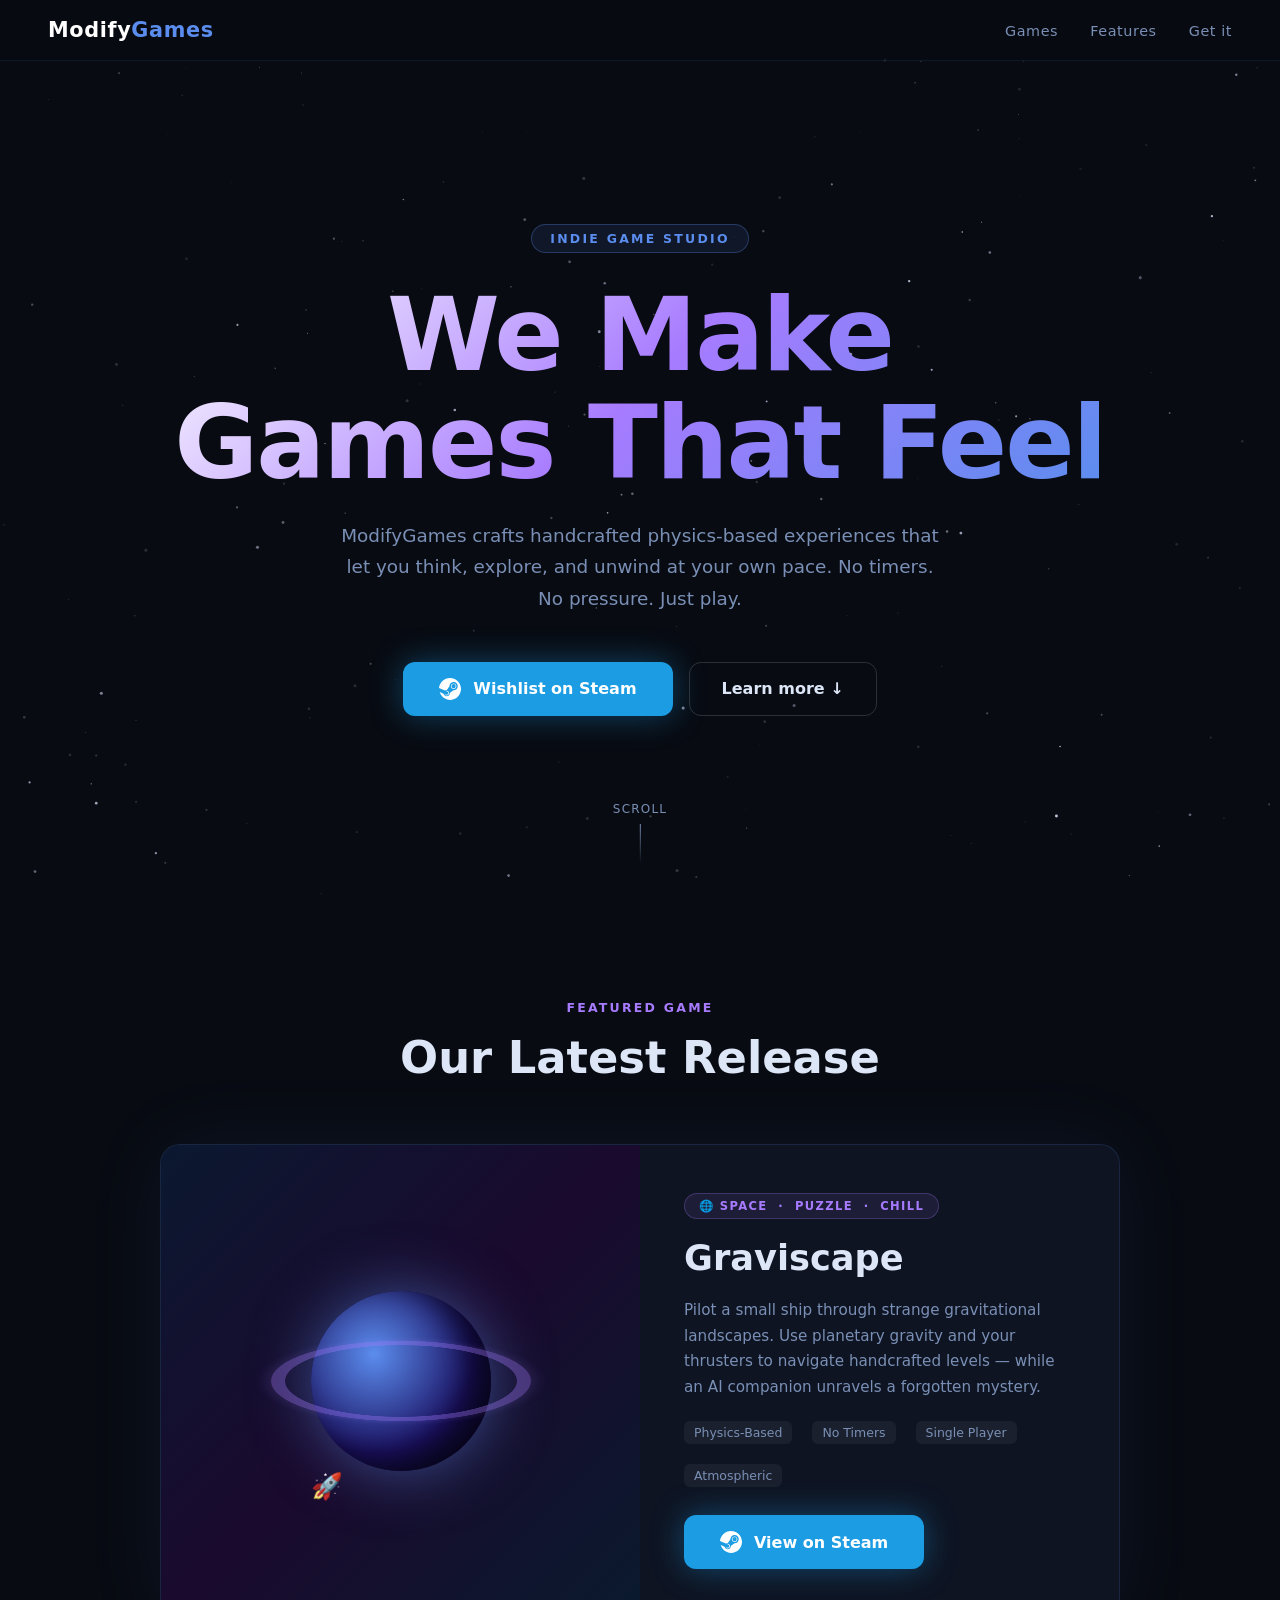
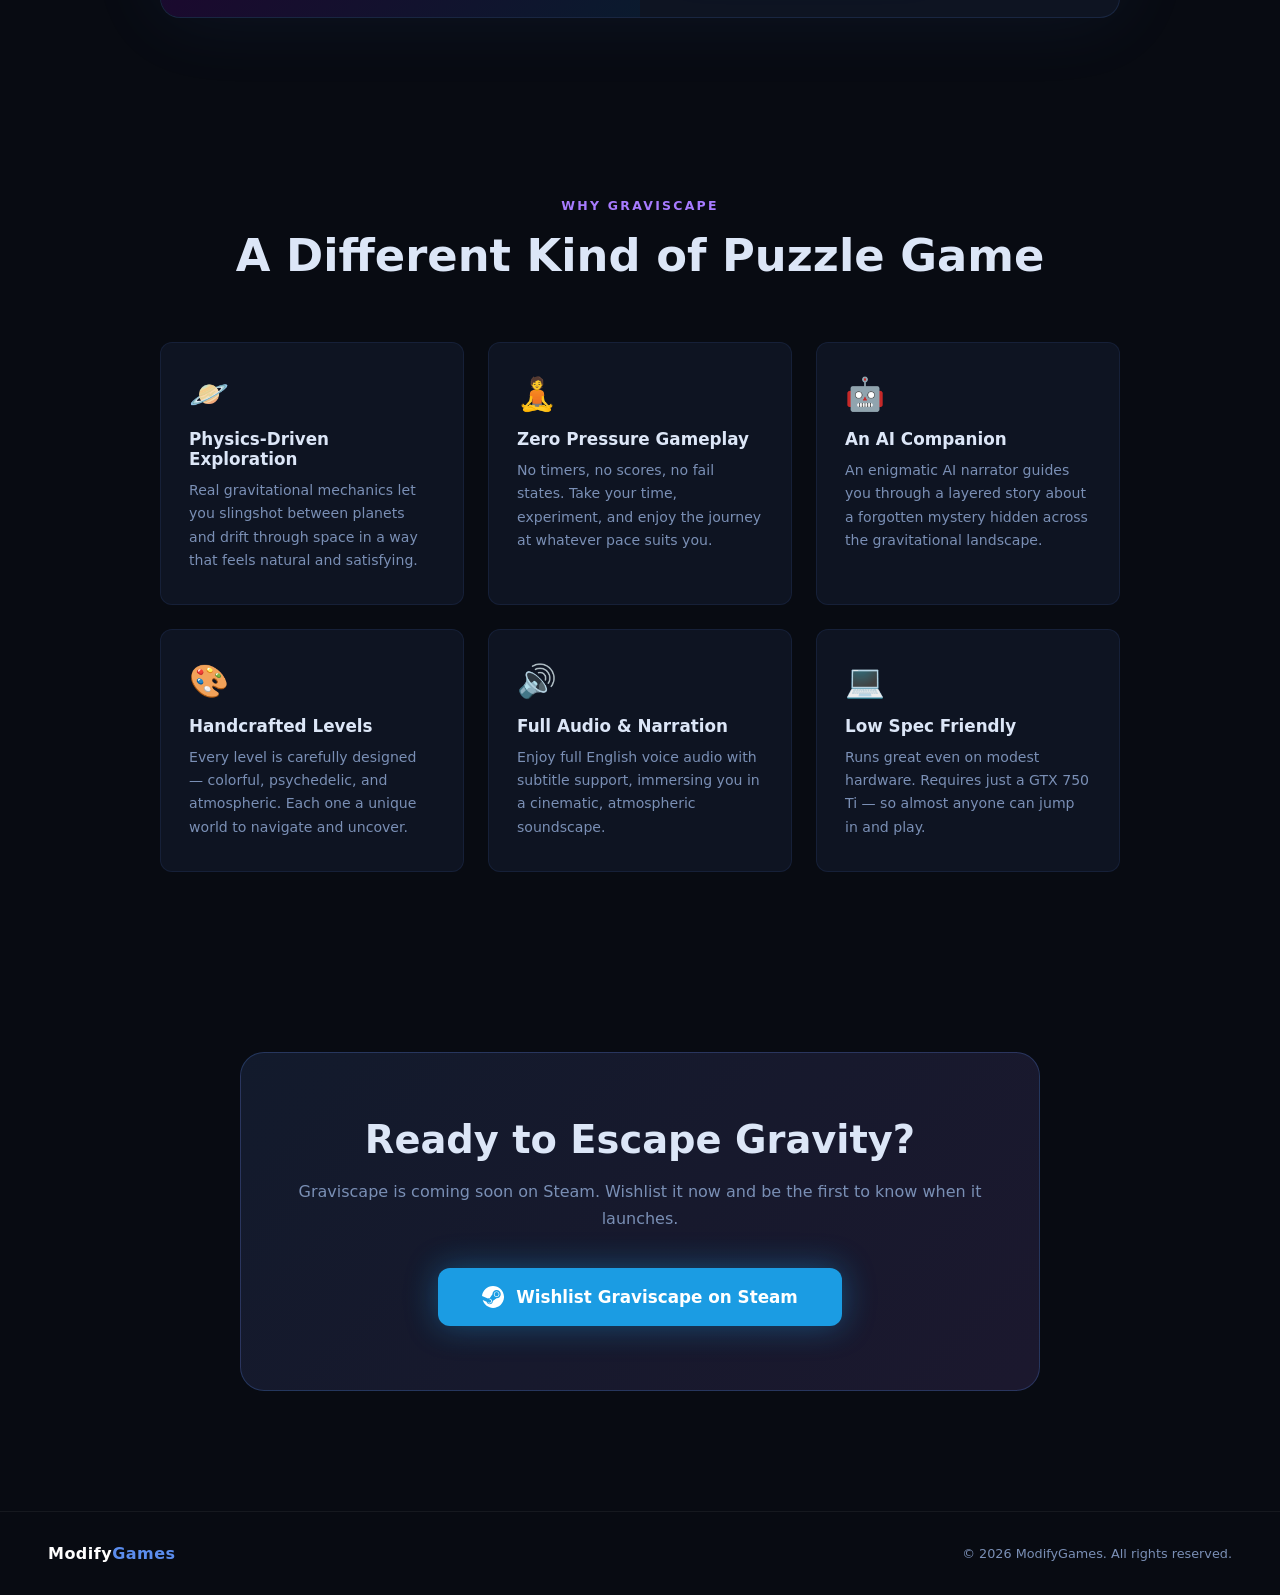
==== index.html @ 8c54f791 "first" ====
<!DOCTYPE html>
<html lang="en">
<head>
  <meta charset="UTF-8" />
  <meta name="viewport" content="width=device-width, initial-scale=1.0" />
  <title>ModifyGames</title>
  <style>
    *, *::before, *::after {
      box-sizing: border-box;
      margin: 0;
      padding: 0;
    }

    :root {
      --bg:        #080b12;
      --surface:   #0e1422;
      --accent:    #5b8dee;
      --accent2:   #a77bff;
      --text:      #dce6f7;
      --muted:     #7a8fb5;
      --steam:     #1b9ce3;
      --radius:    12px;
    }

    html { scroll-behavior: smooth; }

    body {
      font-family: 'Segoe UI', system-ui, sans-serif;
      background: var(--bg);
      color: var(--text);
      overflow-x: hidden;
    }

    /* ── STAR CANVAS ── */
    #stars {
      position: fixed;
      inset: 0;
      z-index: 0;
      pointer-events: none;
    }

    /* ── NAV ── */
    nav {
      position: fixed;
      top: 0; left: 0; right: 0;
      z-index: 100;
      display: flex;
      align-items: center;
      justify-content: space-between;
      padding: 18px 48px;
      background: rgba(8, 11, 18, 0.75);
      backdrop-filter: blur(12px);
      border-bottom: 1px solid rgba(91, 141, 238, 0.1);
    }

    .logo {
      font-size: 1.3rem;
      font-weight: 700;
      letter-spacing: 0.03em;
      color: #fff;
    }

    .logo span { color: var(--accent); }

    nav ul {
      display: flex;
      gap: 32px;
      list-style: none;
    }

    nav ul a {
      color: var(--muted);
      text-decoration: none;
      font-size: 0.9rem;
      letter-spacing: 0.04em;
      transition: color 0.2s;
    }

    nav ul a:hover { color: var(--text); }

    /* ── HERO ── */
    .hero {
      position: relative;
      z-index: 1;
      min-height: 100vh;
      display: flex;
      flex-direction: column;
      align-items: center;
      justify-content: center;
      text-align: center;
      padding: 120px 24px 80px;
    }

    .hero-eyebrow {
      display: inline-block;
      font-size: 0.78rem;
      font-weight: 600;
      letter-spacing: 0.18em;
      text-transform: uppercase;
      color: var(--accent);
      background: rgba(91, 141, 238, 0.1);
      border: 1px solid rgba(91, 141, 238, 0.3);
      border-radius: 99px;
      padding: 6px 18px;
      margin-bottom: 28px;
    }

    .hero h1 {
      font-size: clamp(3rem, 8vw, 6.5rem);
      font-weight: 800;
      line-height: 1.05;
      letter-spacing: -0.02em;
      background: linear-gradient(135deg, #ffffff 0%, var(--accent2) 50%, var(--accent) 100%);
      -webkit-background-clip: text;
      -webkit-text-fill-color: transparent;
      background-clip: text;
      margin-bottom: 24px;
    }

    .hero p {
      max-width: 600px;
      font-size: 1.15rem;
      line-height: 1.7;
      color: var(--muted);
      margin-bottom: 48px;
    }

    .btn-group {
      display: flex;
      gap: 16px;
      flex-wrap: wrap;
      justify-content: center;
    }

    .btn-steam {
      display: inline-flex;
      align-items: center;
      gap: 12px;
      background: var(--steam);
      color: #fff;
      font-size: 1rem;
      font-weight: 700;
      padding: 16px 36px;
      border-radius: var(--radius);
      text-decoration: none;
      border: none;
      cursor: pointer;
      transition: transform 0.2s, box-shadow 0.2s, background 0.2s;
      box-shadow: 0 0 32px rgba(27, 156, 227, 0.4);
    }

    .btn-steam:hover {
      background: #2ab0ff;
      transform: translateY(-3px);
      box-shadow: 0 0 48px rgba(27, 156, 227, 0.6);
    }

    .btn-secondary {
      display: inline-flex;
      align-items: center;
      gap: 10px;
      background: transparent;
      color: var(--text);
      font-size: 1rem;
      font-weight: 600;
      padding: 16px 32px;
      border-radius: var(--radius);
      text-decoration: none;
      border: 1px solid rgba(255,255,255,0.15);
      cursor: pointer;
      transition: border-color 0.2s, background 0.2s;
    }

    .btn-secondary:hover {
      border-color: rgba(255,255,255,0.35);
      background: rgba(255,255,255,0.05);
    }

    /* Steam icon SVG */
    .steam-icon {
      width: 22px;
      height: 22px;
      fill: #fff;
      flex-shrink: 0;
    }

    /* Scroll indicator */
    .scroll-hint {
      position: absolute;
      bottom: 36px;
      left: 50%;
      transform: translateX(-50%);
      display: flex;
      flex-direction: column;
      align-items: center;
      gap: 8px;
      color: var(--muted);
      font-size: 0.75rem;
      letter-spacing: 0.1em;
      text-transform: uppercase;
      animation: bob 2s ease-in-out infinite;
    }

    .scroll-hint::after {
      content: '';
      display: block;
      width: 1px;
      height: 40px;
      background: linear-gradient(to bottom, var(--muted), transparent);
    }

    @keyframes bob {
      0%, 100% { transform: translateX(-50%) translateY(0); }
      50%       { transform: translateX(-50%) translateY(8px); }
    }

    /* ── GAME CARD ── */
    .game-section {
      position: relative;
      z-index: 1;
      padding: 100px 24px;
    }

    .section-label {
      text-align: center;
      font-size: 0.78rem;
      font-weight: 600;
      letter-spacing: 0.18em;
      text-transform: uppercase;
      color: var(--accent2);
      margin-bottom: 16px;
    }

    .section-title {
      text-align: center;
      font-size: clamp(1.8rem, 4vw, 2.8rem);
      font-weight: 700;
      margin-bottom: 60px;
    }

    .game-card {
      max-width: 960px;
      margin: 0 auto;
      background: var(--surface);
      border: 1px solid rgba(91, 141, 238, 0.15);
      border-radius: 20px;
      overflow: hidden;
      display: grid;
      grid-template-columns: 1fr 1fr;
      box-shadow: 0 0 80px rgba(91, 141, 238, 0.08);
    }

    .game-card-visual {
      background: linear-gradient(135deg, #0b1830 0%, #1a0a2e 50%, #0a1a2e 100%);
      display: flex;
      align-items: center;
      justify-content: center;
      min-height: 360px;
      position: relative;
      overflow: hidden;
    }

    /* Animated planet graphic */
    .planet-wrap {
      position: relative;
      width: 180px;
      height: 180px;
    }

    .planet {
      width: 180px;
      height: 180px;
      border-radius: 50%;
      background: radial-gradient(circle at 35% 35%, #5b8dee, #1a1060 60%, #080420);
      box-shadow: 0 0 60px rgba(91, 141, 238, 0.5), inset -20px -10px 30px rgba(0,0,0,0.6);
      animation: float 5s ease-in-out infinite;
    }

    .planet-ring {
      position: absolute;
      top: 50%;
      left: 50%;
      transform: translate(-50%, -50%) rotateX(72deg);
      width: 260px;
      height: 260px;
      border-radius: 50%;
      border: 14px solid rgba(167, 123, 255, 0.35);
      box-shadow: 0 0 20px rgba(167, 123, 255, 0.2);
    }

    .ship {
      position: absolute;
      font-size: 1.6rem;
      animation: orbit 6s linear infinite;
      transform-origin: 0 0;
    }

    @keyframes float {
      0%, 100% { transform: translateY(0); }
      50%       { transform: translateY(-14px); }
    }

    @keyframes orbit {
      from { transform: rotate(0deg) translateX(130px) rotate(0deg); }
      to   { transform: rotate(360deg) translateX(130px) rotate(-360deg); }
    }

    .game-card-info {
      padding: 48px 44px;
      display: flex;
      flex-direction: column;
      justify-content: center;
      gap: 20px;
    }

    .game-tag {
      display: inline-flex;
      align-items: center;
      gap: 6px;
      font-size: 0.72rem;
      font-weight: 600;
      letter-spacing: 0.12em;
      text-transform: uppercase;
      color: var(--accent2);
      background: rgba(167, 123, 255, 0.1);
      border: 1px solid rgba(167, 123, 255, 0.25);
      border-radius: 99px;
      padding: 5px 14px;
      width: fit-content;
    }

    .game-card-info h2 {
      font-size: 2.2rem;
      font-weight: 800;
      line-height: 1.1;
    }

    .game-card-info p {
      font-size: 0.95rem;
      line-height: 1.7;
      color: var(--muted);
    }

    .game-meta {
      display: flex;
      gap: 20px;
      flex-wrap: wrap;
    }

    .meta-pill {
      font-size: 0.78rem;
      color: var(--muted);
      background: rgba(255,255,255,0.05);
      border-radius: 6px;
      padding: 4px 10px;
    }

    /* ── FEATURES ── */
    .features-section {
      position: relative;
      z-index: 1;
      padding: 80px 24px 100px;
    }

    .features-grid {
      max-width: 960px;
      margin: 0 auto;
      display: grid;
      grid-template-columns: repeat(auto-fit, minmax(260px, 1fr));
      gap: 24px;
    }

    .feature-card {
      background: var(--surface);
      border: 1px solid rgba(91, 141, 238, 0.1);
      border-radius: var(--radius);
      padding: 32px 28px;
      transition: border-color 0.3s, transform 0.3s;
    }

    .feature-card:hover {
      border-color: rgba(91, 141, 238, 0.35);
      transform: translateY(-4px);
    }

    .feature-icon {
      font-size: 2rem;
      margin-bottom: 16px;
    }

    .feature-card h3 {
      font-size: 1.05rem;
      font-weight: 700;
      margin-bottom: 10px;
    }

    .feature-card p {
      font-size: 0.88rem;
      line-height: 1.65;
      color: var(--muted);
    }

    /* ── CTA BANNER ── */
    .cta-section {
      position: relative;
      z-index: 1;
      padding: 80px 24px 120px;
    }

    .cta-banner {
      max-width: 800px;
      margin: 0 auto;
      background: linear-gradient(135deg, rgba(91,141,238,0.12) 0%, rgba(167,123,255,0.12) 100%);
      border: 1px solid rgba(91, 141, 238, 0.25);
      border-radius: 24px;
      padding: 64px 48px;
      text-align: center;
    }

    .cta-banner h2 {
      font-size: clamp(1.7rem, 4vw, 2.4rem);
      font-weight: 800;
      margin-bottom: 16px;
    }

    .cta-banner p {
      font-size: 1rem;
      color: var(--muted);
      margin-bottom: 36px;
      line-height: 1.7;
    }

    /* ── FOOTER ── */
    footer {
      position: relative;
      z-index: 1;
      border-top: 1px solid rgba(255,255,255,0.06);
      padding: 32px 48px;
      display: flex;
      align-items: center;
      justify-content: space-between;
      flex-wrap: wrap;
      gap: 16px;
    }

    footer .logo { font-size: 1rem; }

    footer p {
      font-size: 0.8rem;
      color: var(--muted);
    }

    /* ── RESPONSIVE ── */
    @media (max-width: 720px) {
      nav { padding: 16px 24px; }
      nav ul { display: none; }

      .game-card {
        grid-template-columns: 1fr;
      }

      .game-card-visual { min-height: 260px; }
      .game-card-info   { padding: 32px 28px; }

      .cta-banner { padding: 48px 28px; }

      footer { flex-direction: column; text-align: center; }
    }
  </style>
</head>
<body>

<!-- Starfield -->
<canvas id="stars"></canvas>

<!-- Nav -->
<nav>
  <div class="logo">Modify<span>Games</span></div>
  <ul>
    <li><a href="#game">Games</a></li>
    <li><a href="#features">Features</a></li>
    <li><a href="#cta">Get it</a></li>
  </ul>
</nav>

<!-- Hero -->
<section class="hero">
  <div class="hero-eyebrow">Indie Game Studio</div>
  <h1>We Make<br/>Games That Feel</h1>
  <p>ModifyGames crafts handcrafted physics-based experiences that let you think, explore, and unwind at your own pace. No timers. No pressure. Just play.</p>
  <div class="btn-group">
    <a href="https://store.steampowered.com/app/3608000/Graviscape/" target="_blank" rel="noopener" class="btn-steam">
      <svg class="steam-icon" viewBox="0 0 24 24" xmlns="http://www.w3.org/2000/svg">
        <path d="M11.979 0C5.678 0 .511 4.86.022 11.037l6.432 2.658c.545-.371 1.203-.59 1.912-.59.063 0 .125.004.188.006l2.861-4.142V8.91c0-2.495 2.028-4.524 4.524-4.524 2.494 0 4.524 2.031 4.524 4.527s-2.03 4.525-4.524 4.525h-.105l-4.076 2.911c0 .052.004.105.004.159 0 1.875-1.515 3.396-3.391 3.396-1.635 0-3.016-1.173-3.338-2.727L.783 15.392C2.348 20.405 6.796 24 12.027 24c6.628 0 11.99-5.362 11.99-11.99C24.017 5.363 18.628 0 11.979 0zM7.54 18.21l-1.473-.61c.262.543.714.999 1.314 1.25 1.297.539 2.793-.076 3.332-1.375.263-.63.264-1.319.005-1.949s-.75-1.121-1.377-1.383c-.624-.26-1.29-.249-1.878-.03l1.523.63c.956.4 1.409 1.5 1.009 2.455-.397.957-1.497 1.41-2.455 1.012H7.54zm11.415-9.303c0-1.662-1.353-3.015-3.015-3.015-1.665 0-3.015 1.353-3.015 3.015 0 1.665 1.35 3.015 3.015 3.015 1.663 0 3.015-1.35 3.015-3.015zm-5.273-.005c0-1.252 1.013-2.266 2.265-2.266 1.249 0 2.266 1.014 2.266 2.266 0 1.251-1.017 2.265-2.266 2.265-1.252 0-2.265-1.014-2.265-2.265z"/>
      </svg>
      Wishlist on Steam
    </a>
    <a href="#game" class="btn-secondary">Learn more ↓</a>
  </div>
  <div class="scroll-hint">scroll</div>
</section>

<!-- Game spotlight -->
<section class="game-section" id="game">
  <p class="section-label">Featured Game</p>
  <h2 class="section-title">Our Latest Release</h2>
  <div class="game-card">
    <div class="game-card-visual">
      <div class="planet-wrap">
        <div class="planet"></div>
        <div class="planet-ring"></div>
        <span class="ship">🚀</span>
      </div>
    </div>
    <div class="game-card-info">
      <span class="game-tag">&#127760; Space &nbsp;·&nbsp; Puzzle &nbsp;·&nbsp; Chill</span>
      <h2>Graviscape</h2>
      <p>Pilot a small ship through strange gravitational landscapes. Use planetary gravity and your thrusters to navigate handcrafted levels — while an AI companion unravels a forgotten mystery.</p>
      <div class="game-meta">
        <span class="meta-pill">Physics-Based</span>
        <span class="meta-pill">No Timers</span>
        <span class="meta-pill">Single Player</span>
        <span class="meta-pill">Atmospheric</span>
      </div>
      <a href="https://store.steampowered.com/app/3608000/Graviscape/" target="_blank" rel="noopener" class="btn-steam" style="margin-top:8px; width:fit-content;">
        <svg class="steam-icon" viewBox="0 0 24 24" xmlns="http://www.w3.org/2000/svg">
          <path d="M11.979 0C5.678 0 .511 4.86.022 11.037l6.432 2.658c.545-.371 1.203-.59 1.912-.59.063 0 .125.004.188.006l2.861-4.142V8.91c0-2.495 2.028-4.524 4.524-4.524 2.494 0 4.524 2.031 4.524 4.527s-2.03 4.525-4.524 4.525h-.105l-4.076 2.911c0 .052.004.105.004.159 0 1.875-1.515 3.396-3.391 3.396-1.635 0-3.016-1.173-3.338-2.727L.783 15.392C2.348 20.405 6.796 24 12.027 24c6.628 0 11.99-5.362 11.99-11.99C24.017 5.363 18.628 0 11.979 0zM7.54 18.21l-1.473-.61c.262.543.714.999 1.314 1.25 1.297.539 2.793-.076 3.332-1.375.263-.63.264-1.319.005-1.949s-.75-1.121-1.377-1.383c-.624-.26-1.29-.249-1.878-.03l1.523.63c.956.4 1.409 1.5 1.009 2.455-.397.957-1.497 1.41-2.455 1.012H7.54zm11.415-9.303c0-1.662-1.353-3.015-3.015-3.015-1.665 0-3.015 1.353-3.015 3.015 0 1.665 1.35 3.015 3.015 3.015 1.663 0 3.015-1.35 3.015-3.015zm-5.273-.005c0-1.252 1.013-2.266 2.265-2.266 1.249 0 2.266 1.014 2.266 2.266 0 1.251-1.017 2.265-2.266 2.265-1.252 0-2.265-1.014-2.265-2.265z"/>
        </svg>
        View on Steam
      </a>
    </div>
  </div>
</section>

<!-- Features -->
<section class="features-section" id="features">
  <p class="section-label">Why Graviscape</p>
  <h2 class="section-title">A Different Kind of Puzzle Game</h2>
  <div class="features-grid">
    <div class="feature-card">
      <div class="feature-icon">🪐</div>
      <h3>Physics-Driven Exploration</h3>
      <p>Real gravitational mechanics let you slingshot between planets and drift through space in a way that feels natural and satisfying.</p>
    </div>
    <div class="feature-card">
      <div class="feature-icon">🧘</div>
      <h3>Zero Pressure Gameplay</h3>
      <p>No timers, no scores, no fail states. Take your time, experiment, and enjoy the journey at whatever pace suits you.</p>
    </div>
    <div class="feature-card">
      <div class="feature-icon">🤖</div>
      <h3>An AI Companion</h3>
      <p>An enigmatic AI narrator guides you through a layered story about a forgotten mystery hidden across the gravitational landscape.</p>
    </div>
    <div class="feature-card">
      <div class="feature-icon">🎨</div>
      <h3>Handcrafted Levels</h3>
      <p>Every level is carefully designed — colorful, psychedelic, and atmospheric. Each one a unique world to navigate and uncover.</p>
    </div>
    <div class="feature-card">
      <div class="feature-icon">🔊</div>
      <h3>Full Audio &amp; Narration</h3>
      <p>Enjoy full English voice audio with subtitle support, immersing you in a cinematic, atmospheric soundscape.</p>
    </div>
    <div class="feature-card">
      <div class="feature-icon">💻</div>
      <h3>Low Spec Friendly</h3>
      <p>Runs great even on modest hardware. Requires just a GTX 750 Ti — so almost anyone can jump in and play.</p>
    </div>
  </div>
</section>

<!-- Final CTA -->
<section class="cta-section" id="cta">
  <div class="cta-banner">
    <h2>Ready to Escape Gravity?</h2>
    <p>Graviscape is coming soon on Steam. Wishlist it now and be the first to know when it launches.</p>
    <a href="https://store.steampowered.com/app/3608000/Graviscape/" target="_blank" rel="noopener" class="btn-steam" style="font-size:1.05rem; padding:18px 44px;">
      <svg class="steam-icon" viewBox="0 0 24 24" xmlns="http://www.w3.org/2000/svg">
        <path d="M11.979 0C5.678 0 .511 4.86.022 11.037l6.432 2.658c.545-.371 1.203-.59 1.912-.59.063 0 .125.004.188.006l2.861-4.142V8.91c0-2.495 2.028-4.524 4.524-4.524 2.494 0 4.524 2.031 4.524 4.527s-2.03 4.525-4.524 4.525h-.105l-4.076 2.911c0 .052.004.105.004.159 0 1.875-1.515 3.396-3.391 3.396-1.635 0-3.016-1.173-3.338-2.727L.783 15.392C2.348 20.405 6.796 24 12.027 24c6.628 0 11.99-5.362 11.99-11.99C24.017 5.363 18.628 0 11.979 0zM7.54 18.21l-1.473-.61c.262.543.714.999 1.314 1.25 1.297.539 2.793-.076 3.332-1.375.263-.63.264-1.319.005-1.949s-.75-1.121-1.377-1.383c-.624-.26-1.29-.249-1.878-.03l1.523.63c.956.4 1.409 1.5 1.009 2.455-.397.957-1.497 1.41-2.455 1.012H7.54zm11.415-9.303c0-1.662-1.353-3.015-3.015-3.015-1.665 0-3.015 1.353-3.015 3.015 0 1.665 1.35 3.015 3.015 3.015 1.663 0 3.015-1.35 3.015-3.015zm-5.273-.005c0-1.252 1.013-2.266 2.265-2.266 1.249 0 2.266 1.014 2.266 2.266 0 1.251-1.017 2.265-2.266 2.265-1.252 0-2.265-1.014-2.265-2.265z"/>
      </svg>
      Wishlist Graviscape on Steam
    </a>
  </div>
</section>

<!-- Footer -->
<footer>
  <div class="logo">Modify<span>Games</span></div>
  <p>&copy; 2026 ModifyGames. All rights reserved.</p>
</footer>

<!-- Starfield script -->
<script>
  const canvas = document.getElementById('stars');
  const ctx = canvas.getContext('2d');

  let stars = [];

  function resize() {
    canvas.width  = window.innerWidth;
    canvas.height = window.innerHeight;
  }

  function generateStars(n) {
    stars = [];
    for (let i = 0; i < n; i++) {
      stars.push({
        x:       Math.random() * canvas.width,
        y:       Math.random() * canvas.height,
        r:       Math.random() * 1.4 + 0.2,
        alpha:   Math.random() * 0.7 + 0.15,
        speed:   Math.random() * 0.3 + 0.05,
        twinkle: Math.random() * Math.PI * 2,
      });
    }
  }

  function drawStars(ts) {
    ctx.clearRect(0, 0, canvas.width, canvas.height);
    for (const s of stars) {
      s.twinkle += s.speed * 0.015;
      const a = s.alpha * (0.6 + 0.4 * Math.sin(s.twinkle));
      ctx.beginPath();
      ctx.arc(s.x, s.y, s.r, 0, Math.PI * 2);
      ctx.fillStyle = `rgba(220, 230, 255, ${a})`;
      ctx.fill();
    }
    requestAnimationFrame(drawStars);
  }

  window.addEventListener('resize', () => { resize(); generateStars(220); });
  resize();
  generateStars(220);
  requestAnimationFrame(drawStars);
</script>

</body>
</html>
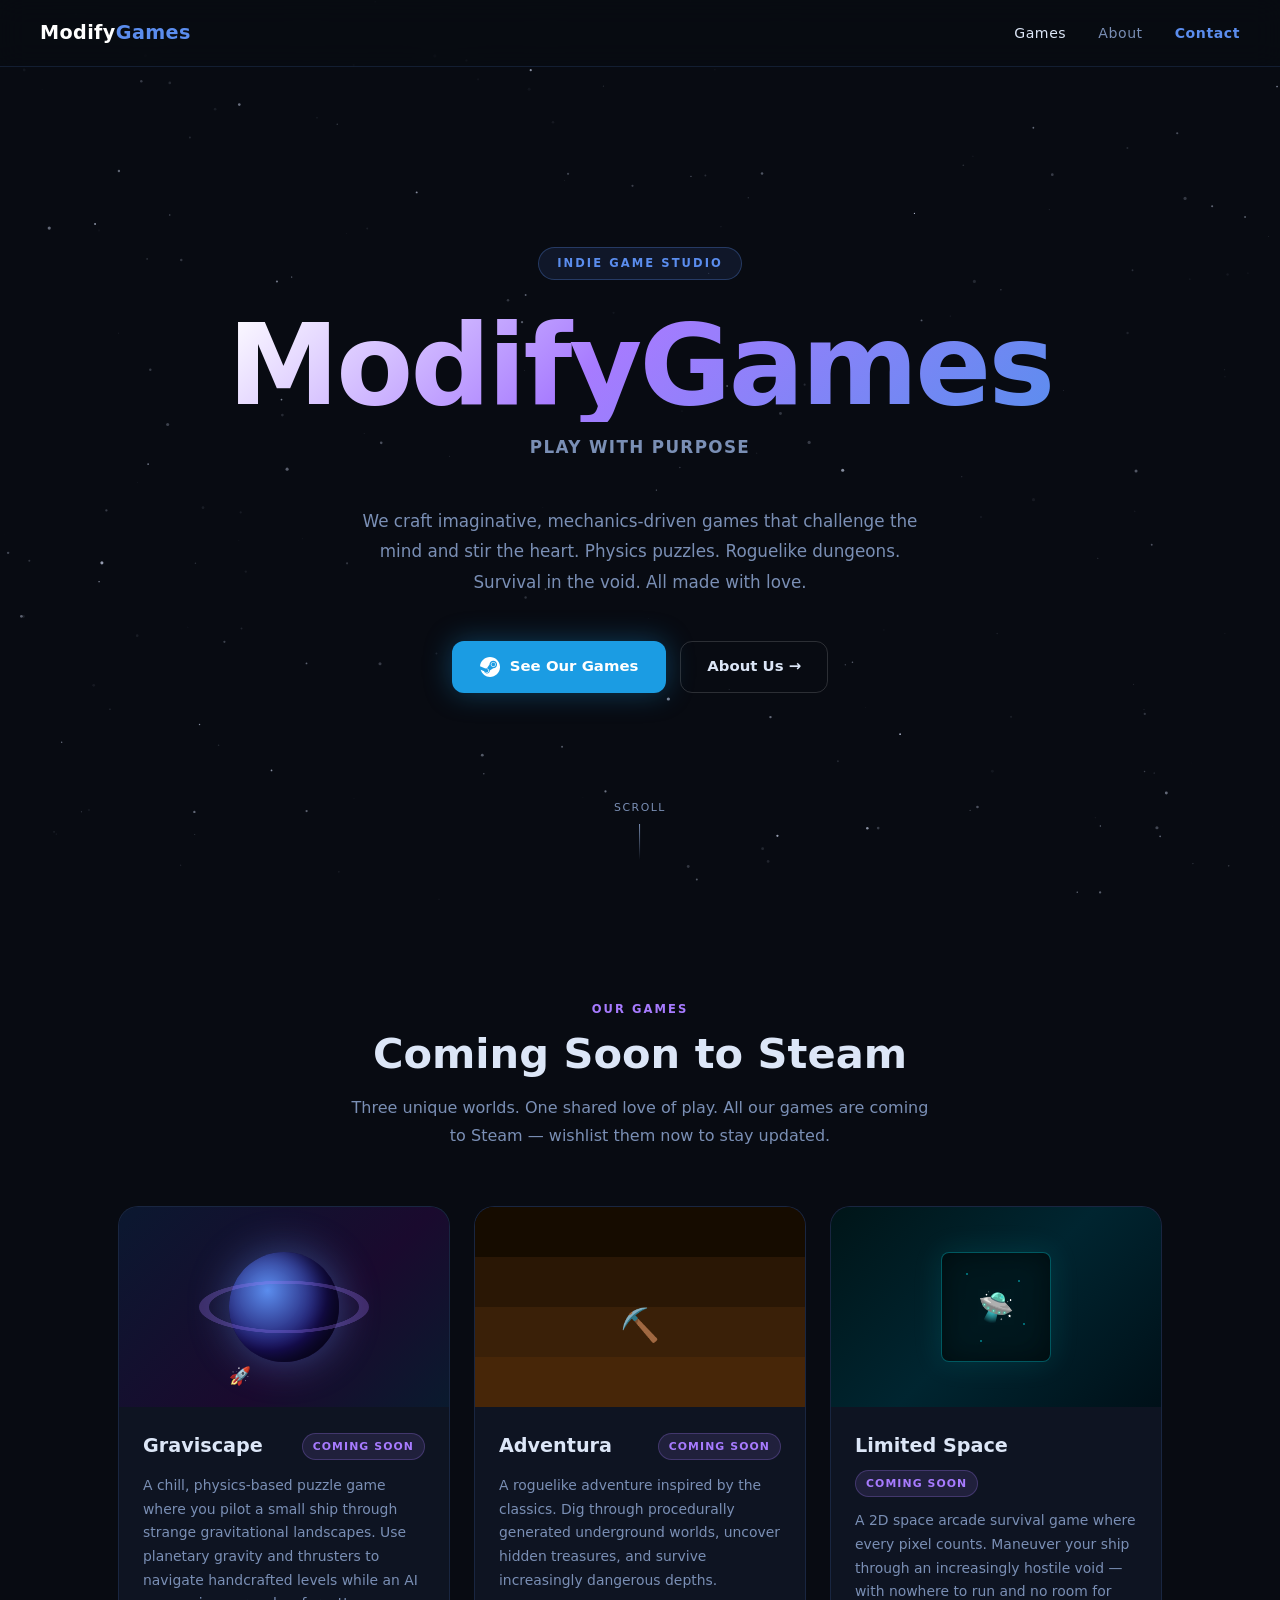
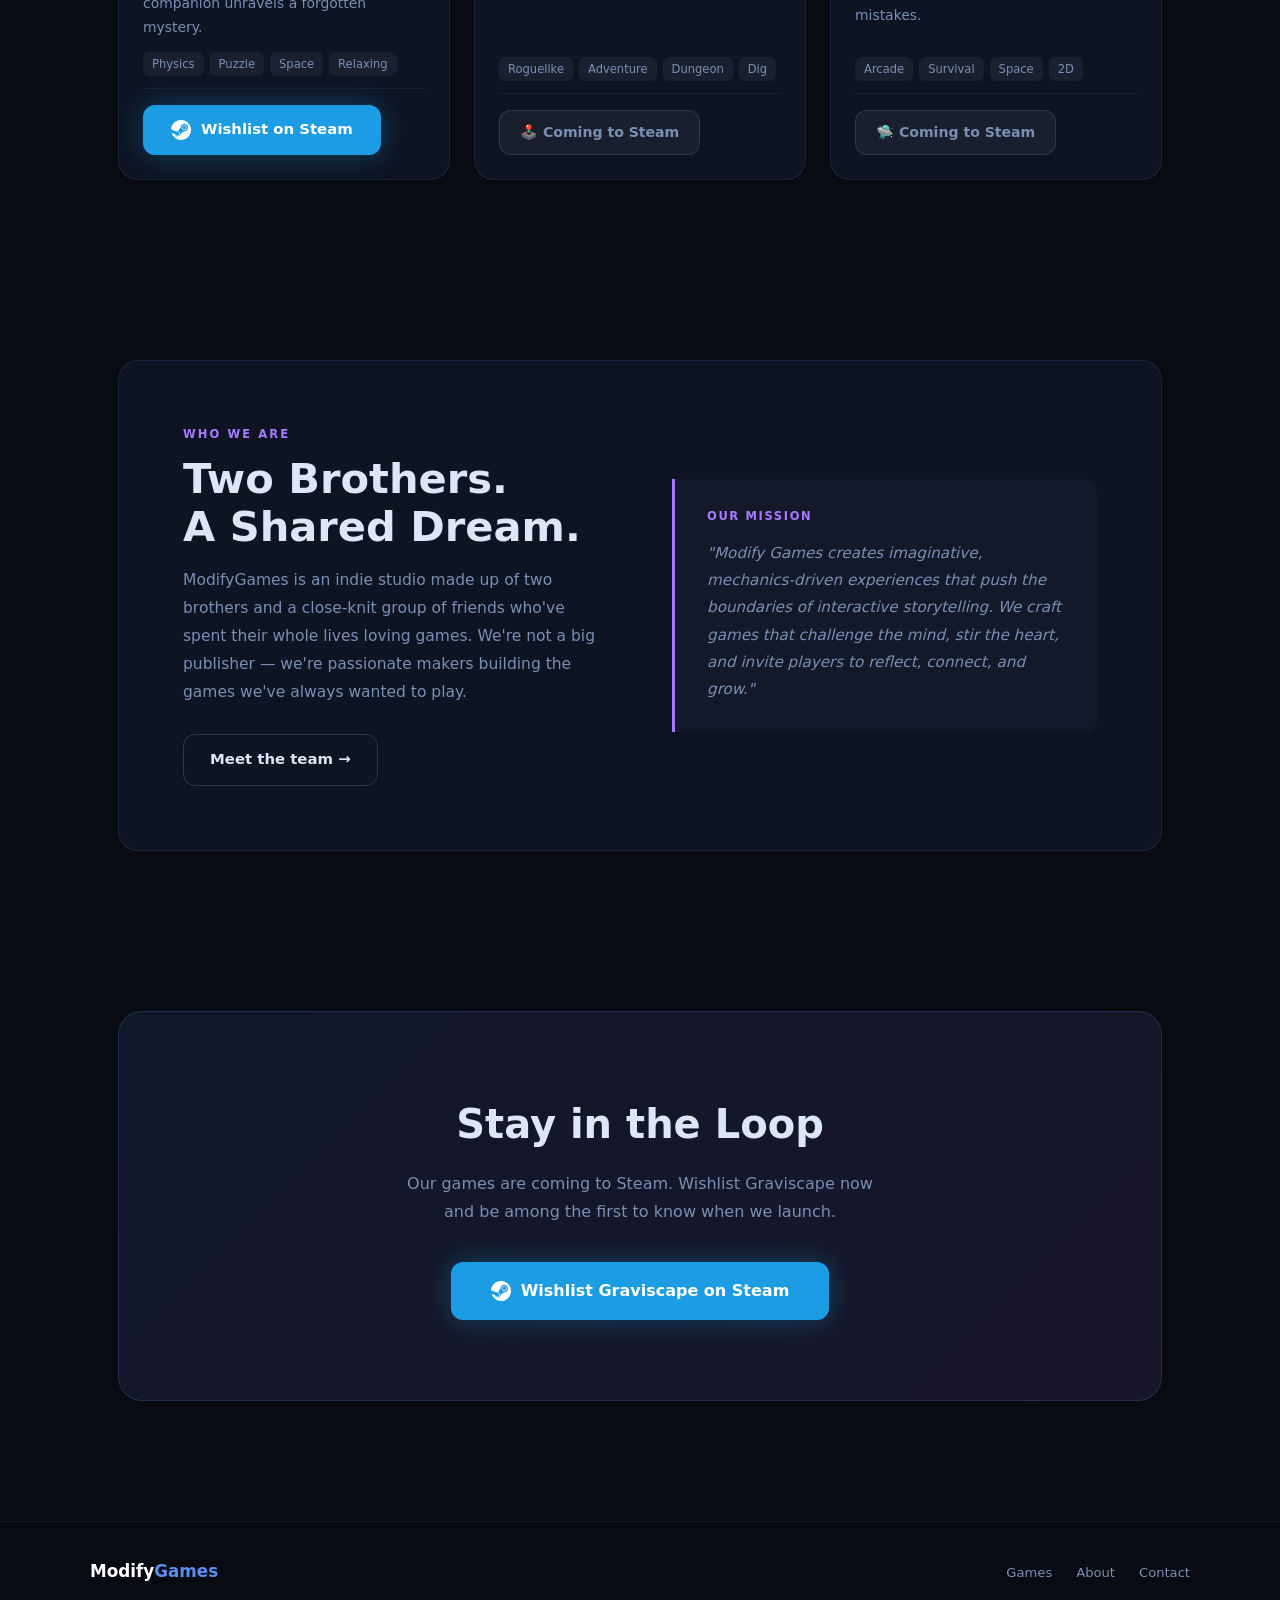
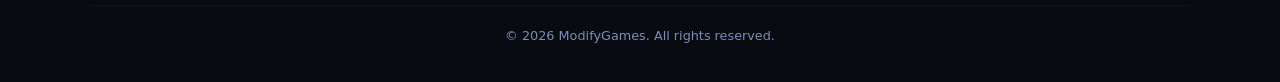
==== commit cc6354c5: "Updated" ====
--- a/index.html
+++ b/index.html
@@ -3,637 +3,345 @@
 <head>
   <meta charset="UTF-8" />
   <meta name="viewport" content="width=device-width, initial-scale=1.0" />
-  <title>ModifyGames</title>
-  <style>
-    *, *::before, *::after {
-      box-sizing: border-box;
-      margin: 0;
-      padding: 0;
-    }
-
-    :root {
-      --bg:        #080b12;
-      --surface:   #0e1422;
-      --accent:    #5b8dee;
-      --accent2:   #a77bff;
-      --text:      #dce6f7;
-      --muted:     #7a8fb5;
-      --steam:     #1b9ce3;
-      --radius:    12px;
-    }
-
-    html { scroll-behavior: smooth; }
-
-    body {
-      font-family: 'Segoe UI', system-ui, sans-serif;
-      background: var(--bg);
-      color: var(--text);
-      overflow-x: hidden;
-    }
-
-    /* ── STAR CANVAS ── */
-    #stars {
-      position: fixed;
-      inset: 0;
-      z-index: 0;
-      pointer-events: none;
-    }
-
-    /* ── NAV ── */
-    nav {
-      position: fixed;
-      top: 0; left: 0; right: 0;
-      z-index: 100;
-      display: flex;
-      align-items: center;
-      justify-content: space-between;
-      padding: 18px 48px;
-      background: rgba(8, 11, 18, 0.75);
-      backdrop-filter: blur(12px);
-      border-bottom: 1px solid rgba(91, 141, 238, 0.1);
-    }
-
-    .logo {
-      font-size: 1.3rem;
-      font-weight: 700;
-      letter-spacing: 0.03em;
-      color: #fff;
-    }
-
-    .logo span { color: var(--accent); }
-
-    nav ul {
-      display: flex;
-      gap: 32px;
-      list-style: none;
-    }
-
-    nav ul a {
-      color: var(--muted);
-      text-decoration: none;
-      font-size: 0.9rem;
-      letter-spacing: 0.04em;
-      transition: color 0.2s;
-    }
-
-    nav ul a:hover { color: var(--text); }
-
-    /* ── HERO ── */
-    .hero {
-      position: relative;
-      z-index: 1;
-      min-height: 100vh;
-      display: flex;
-      flex-direction: column;
-      align-items: center;
-      justify-content: center;
-      text-align: center;
-      padding: 120px 24px 80px;
-    }
-
-    .hero-eyebrow {
-      display: inline-block;
-      font-size: 0.78rem;
-      font-weight: 600;
-      letter-spacing: 0.18em;
-      text-transform: uppercase;
-      color: var(--accent);
-      background: rgba(91, 141, 238, 0.1);
-      border: 1px solid rgba(91, 141, 238, 0.3);
-      border-radius: 99px;
-      padding: 6px 18px;
-      margin-bottom: 28px;
-    }
-
-    .hero h1 {
-      font-size: clamp(3rem, 8vw, 6.5rem);
-      font-weight: 800;
-      line-height: 1.05;
-      letter-spacing: -0.02em;
-      background: linear-gradient(135deg, #ffffff 0%, var(--accent2) 50%, var(--accent) 100%);
-      -webkit-background-clip: text;
-      -webkit-text-fill-color: transparent;
-      background-clip: text;
-      margin-bottom: 24px;
-    }
-
-    .hero p {
-      max-width: 600px;
-      font-size: 1.15rem;
-      line-height: 1.7;
-      color: var(--muted);
-      margin-bottom: 48px;
-    }
-
-    .btn-group {
-      display: flex;
-      gap: 16px;
-      flex-wrap: wrap;
-      justify-content: center;
-    }
-
-    .btn-steam {
-      display: inline-flex;
-      align-items: center;
-      gap: 12px;
-      background: var(--steam);
-      color: #fff;
-      font-size: 1rem;
-      font-weight: 700;
-      padding: 16px 36px;
-      border-radius: var(--radius);
-      text-decoration: none;
-      border: none;
-      cursor: pointer;
-      transition: transform 0.2s, box-shadow 0.2s, background 0.2s;
-      box-shadow: 0 0 32px rgba(27, 156, 227, 0.4);
-    }
-
-    .btn-steam:hover {
-      background: #2ab0ff;
-      transform: translateY(-3px);
-      box-shadow: 0 0 48px rgba(27, 156, 227, 0.6);
-    }
-
-    .btn-secondary {
-      display: inline-flex;
-      align-items: center;
-      gap: 10px;
-      background: transparent;
-      color: var(--text);
-      font-size: 1rem;
-      font-weight: 600;
-      padding: 16px 32px;
-      border-radius: var(--radius);
-      text-decoration: none;
-      border: 1px solid rgba(255,255,255,0.15);
-      cursor: pointer;
-      transition: border-color 0.2s, background 0.2s;
-    }
-
-    .btn-secondary:hover {
-      border-color: rgba(255,255,255,0.35);
-      background: rgba(255,255,255,0.05);
-    }
-
-    /* Steam icon SVG */
-    .steam-icon {
-      width: 22px;
-      height: 22px;
-      fill: #fff;
-      flex-shrink: 0;
-    }
-
-    /* Scroll indicator */
-    .scroll-hint {
-      position: absolute;
-      bottom: 36px;
-      left: 50%;
-      transform: translateX(-50%);
-      display: flex;
-      flex-direction: column;
-      align-items: center;
-      gap: 8px;
-      color: var(--muted);
-      font-size: 0.75rem;
-      letter-spacing: 0.1em;
-      text-transform: uppercase;
-      animation: bob 2s ease-in-out infinite;
-    }
-
-    .scroll-hint::after {
-      content: '';
-      display: block;
-      width: 1px;
-      height: 40px;
-      background: linear-gradient(to bottom, var(--muted), transparent);
-    }
-
-    @keyframes bob {
-      0%, 100% { transform: translateX(-50%) translateY(0); }
-      50%       { transform: translateX(-50%) translateY(8px); }
-    }
-
-    /* ── GAME CARD ── */
-    .game-section {
-      position: relative;
-      z-index: 1;
-      padding: 100px 24px;
-    }
-
-    .section-label {
-      text-align: center;
-      font-size: 0.78rem;
-      font-weight: 600;
-      letter-spacing: 0.18em;
-      text-transform: uppercase;
-      color: var(--accent2);
-      margin-bottom: 16px;
-    }
-
-    .section-title {
-      text-align: center;
-      font-size: clamp(1.8rem, 4vw, 2.8rem);
-      font-weight: 700;
-      margin-bottom: 60px;
-    }
-
-    .game-card {
-      max-width: 960px;
-      margin: 0 auto;
-      background: var(--surface);
-      border: 1px solid rgba(91, 141, 238, 0.15);
-      border-radius: 20px;
-      overflow: hidden;
-      display: grid;
-      grid-template-columns: 1fr 1fr;
-      box-shadow: 0 0 80px rgba(91, 141, 238, 0.08);
-    }
-
-    .game-card-visual {
-      background: linear-gradient(135deg, #0b1830 0%, #1a0a2e 50%, #0a1a2e 100%);
-      display: flex;
-      align-items: center;
-      justify-content: center;
-      min-height: 360px;
-      position: relative;
-      overflow: hidden;
-    }
-
-    /* Animated planet graphic */
-    .planet-wrap {
-      position: relative;
-      width: 180px;
-      height: 180px;
-    }
-
-    .planet {
-      width: 180px;
-      height: 180px;
-      border-radius: 50%;
-      background: radial-gradient(circle at 35% 35%, #5b8dee, #1a1060 60%, #080420);
-      box-shadow: 0 0 60px rgba(91, 141, 238, 0.5), inset -20px -10px 30px rgba(0,0,0,0.6);
-      animation: float 5s ease-in-out infinite;
-    }
-
-    .planet-ring {
-      position: absolute;
-      top: 50%;
-      left: 50%;
-      transform: translate(-50%, -50%) rotateX(72deg);
-      width: 260px;
-      height: 260px;
-      border-radius: 50%;
-      border: 14px solid rgba(167, 123, 255, 0.35);
-      box-shadow: 0 0 20px rgba(167, 123, 255, 0.2);
-    }
-
-    .ship {
-      position: absolute;
-      font-size: 1.6rem;
-      animation: orbit 6s linear infinite;
-      transform-origin: 0 0;
-    }
-
-    @keyframes float {
-      0%, 100% { transform: translateY(0); }
-      50%       { transform: translateY(-14px); }
-    }
-
-    @keyframes orbit {
-      from { transform: rotate(0deg) translateX(130px) rotate(0deg); }
-      to   { transform: rotate(360deg) translateX(130px) rotate(-360deg); }
-    }
-
-    .game-card-info {
-      padding: 48px 44px;
-      display: flex;
-      flex-direction: column;
-      justify-content: center;
-      gap: 20px;
-    }
-
-    .game-tag {
-      display: inline-flex;
-      align-items: center;
-      gap: 6px;
-      font-size: 0.72rem;
-      font-weight: 600;
-      letter-spacing: 0.12em;
-      text-transform: uppercase;
-      color: var(--accent2);
-      background: rgba(167, 123, 255, 0.1);
-      border: 1px solid rgba(167, 123, 255, 0.25);
-      border-radius: 99px;
-      padding: 5px 14px;
-      width: fit-content;
-    }
-
-    .game-card-info h2 {
-      font-size: 2.2rem;
-      font-weight: 800;
-      line-height: 1.1;
-    }
-
-    .game-card-info p {
-      font-size: 0.95rem;
-      line-height: 1.7;
-      color: var(--muted);
-    }
-
-    .game-meta {
-      display: flex;
-      gap: 20px;
-      flex-wrap: wrap;
-    }
-
-    .meta-pill {
-      font-size: 0.78rem;
-      color: var(--muted);
-      background: rgba(255,255,255,0.05);
-      border-radius: 6px;
-      padding: 4px 10px;
-    }
-
-    /* ── FEATURES ── */
-    .features-section {
-      position: relative;
-      z-index: 1;
-      padding: 80px 24px 100px;
-    }
-
-    .features-grid {
-      max-width: 960px;
-      margin: 0 auto;
-      display: grid;
-      grid-template-columns: repeat(auto-fit, minmax(260px, 1fr));
-      gap: 24px;
-    }
-
-    .feature-card {
-      background: var(--surface);
-      border: 1px solid rgba(91, 141, 238, 0.1);
-      border-radius: var(--radius);
-      padding: 32px 28px;
-      transition: border-color 0.3s, transform 0.3s;
-    }
-
-    .feature-card:hover {
-      border-color: rgba(91, 141, 238, 0.35);
-      transform: translateY(-4px);
-    }
-
-    .feature-icon {
-      font-size: 2rem;
-      margin-bottom: 16px;
-    }
-
-    .feature-card h3 {
-      font-size: 1.05rem;
-      font-weight: 700;
-      margin-bottom: 10px;
-    }
-
-    .feature-card p {
-      font-size: 0.88rem;
-      line-height: 1.65;
-      color: var(--muted);
-    }
-
-    /* ── CTA BANNER ── */
-    .cta-section {
-      position: relative;
-      z-index: 1;
-      padding: 80px 24px 120px;
-    }
-
-    .cta-banner {
-      max-width: 800px;
-      margin: 0 auto;
-      background: linear-gradient(135deg, rgba(91,141,238,0.12) 0%, rgba(167,123,255,0.12) 100%);
-      border: 1px solid rgba(91, 141, 238, 0.25);
-      border-radius: 24px;
-      padding: 64px 48px;
-      text-align: center;
-    }
-
-    .cta-banner h2 {
-      font-size: clamp(1.7rem, 4vw, 2.4rem);
-      font-weight: 800;
-      margin-bottom: 16px;
-    }
-
-    .cta-banner p {
-      font-size: 1rem;
-      color: var(--muted);
-      margin-bottom: 36px;
-      line-height: 1.7;
-    }
-
-    /* ── FOOTER ── */
-    footer {
-      position: relative;
-      z-index: 1;
-      border-top: 1px solid rgba(255,255,255,0.06);
-      padding: 32px 48px;
-      display: flex;
-      align-items: center;
-      justify-content: space-between;
-      flex-wrap: wrap;
-      gap: 16px;
-    }
-
-    footer .logo { font-size: 1rem; }
-
-    footer p {
-      font-size: 0.8rem;
-      color: var(--muted);
-    }
-
-    /* ── RESPONSIVE ── */
-    @media (max-width: 720px) {
-      nav { padding: 16px 24px; }
-      nav ul { display: none; }
-
-      .game-card {
-        grid-template-columns: 1fr;
-      }
-
-      .game-card-visual { min-height: 260px; }
-      .game-card-info   { padding: 32px 28px; }
-
-      .cta-banner { padding: 48px 28px; }
-
-      footer { flex-direction: column; text-align: center; }
-    }
-  </style>
+  <title>ModifyGames — Play with Purpose</title>
+  <link rel="stylesheet" href="css/base.css" />
+  <link rel="stylesheet" href="css/home.css" />
 </head>
 <body>
 
-<!-- Starfield -->
+<!-- Fixed starfield background (animated by js/stars.js) -->
 <canvas id="stars"></canvas>
 
-<!-- Nav -->
+
+<!-- ============================================================
+     NAVIGATION
+     Edit nav links and logo in base.css + below
+     ============================================================ -->
 <nav>
-  <div class="logo">Modify<span>Games</span></div>
-  <ul>
-    <li><a href="#game">Games</a></li>
-    <li><a href="#features">Features</a></li>
-    <li><a href="#cta">Get it</a></li>
-  </ul>
+  <div class="nav-inner">
+    <a href="index.html" class="nav-logo">Modify<span>Games</span></a>
+
+    <ul class="nav-links">
+      <li><a href="#games" class="active">Games</a></li>
+      <li><a href="about.html">About</a></li>
+      <li class="nav-highlight"><a href="contact.html">Contact</a></li>
+    </ul>
+
+    <button class="nav-hamburger" id="nav-hamburger" aria-label="Open menu" aria-expanded="false">
+      <span></span>
+      <span></span>
+      <span></span>
+    </button>
+  </div>
+
+  <!-- Mobile dropdown menu -->
+  <div class="nav-mobile" id="nav-mobile">
+    <a href="#games">Games</a>
+    <a href="about.html">About</a>
+    <a href="contact.html">Contact</a>
+  </div>
 </nav>
 
-<!-- Hero -->
+
+<!-- ============================================================
+     HERO TEXT
+     Edit: eyebrow label, headline, tagline, description, buttons
+     ============================================================ -->
 <section class="hero">
-  <div class="hero-eyebrow">Indie Game Studio</div>
-  <h1>We Make<br/>Games That Feel</h1>
-  <p>ModifyGames crafts handcrafted physics-based experiences that let you think, explore, and unwind at your own pace. No timers. No pressure. Just play.</p>
+
+  <!-- Small label above headline -->
+  <span class="hero-eyebrow">Indie Game Studio</span>
+
+  <!-- Main headline -->
+  <h1>ModifyGames</h1>
+
+  <!-- Slogan / tagline -->
+  <p class="hero-tagline">Play with Purpose</p>
+
+  <!-- Supporting description -->
+  <p>
+    We craft imaginative, mechanics-driven games that challenge the mind
+    and stir the heart. Physics puzzles. Roguelike dungeons. Survival in
+    the void. All made with love.
+  </p>
+
+  <!-- Call-to-action buttons -->
   <div class="btn-group">
-    <a href="https://store.steampowered.com/app/3608000/Graviscape/" target="_blank" rel="noopener" class="btn-steam">
+    <a href="#games" class="btn-steam">
+      <!-- Steam icon SVG -->
       <svg class="steam-icon" viewBox="0 0 24 24" xmlns="http://www.w3.org/2000/svg">
         <path d="M11.979 0C5.678 0 .511 4.86.022 11.037l6.432 2.658c.545-.371 1.203-.59 1.912-.59.063 0 .125.004.188.006l2.861-4.142V8.91c0-2.495 2.028-4.524 4.524-4.524 2.494 0 4.524 2.031 4.524 4.527s-2.03 4.525-4.524 4.525h-.105l-4.076 2.911c0 .052.004.105.004.159 0 1.875-1.515 3.396-3.391 3.396-1.635 0-3.016-1.173-3.338-2.727L.783 15.392C2.348 20.405 6.796 24 12.027 24c6.628 0 11.99-5.362 11.99-11.99C24.017 5.363 18.628 0 11.979 0zM7.54 18.21l-1.473-.61c.262.543.714.999 1.314 1.25 1.297.539 2.793-.076 3.332-1.375.263-.63.264-1.319.005-1.949s-.75-1.121-1.377-1.383c-.624-.26-1.29-.249-1.878-.03l1.523.63c.956.4 1.409 1.5 1.009 2.455-.397.957-1.497 1.41-2.455 1.012H7.54zm11.415-9.303c0-1.662-1.353-3.015-3.015-3.015-1.665 0-3.015 1.353-3.015 3.015 0 1.665 1.35 3.015 3.015 3.015 1.663 0 3.015-1.35 3.015-3.015zm-5.273-.005c0-1.252 1.013-2.266 2.265-2.266 1.249 0 2.266 1.014 2.266 2.266 0 1.251-1.017 2.265-2.266 2.265-1.252 0-2.265-1.014-2.265-2.265z"/>
       </svg>
-      Wishlist on Steam
+      See Our Games
     </a>
-    <a href="#game" class="btn-secondary">Learn more ↓</a>
-  </div>
-  <div class="scroll-hint">scroll</div>
+    <a href="about.html" class="btn-secondary">About Us →</a>
+  </div>
+
+  <!-- Scroll indicator arrow -->
+  <a href="#games" class="scroll-hint" aria-label="Scroll down">scroll</a>
+
 </section>
 
-<!-- Game spotlight -->
-<section class="game-section" id="game">
-  <p class="section-label">Featured Game</p>
-  <h2 class="section-title">Our Latest Release</h2>
-  <div class="game-card">
-    <div class="game-card-visual">
-      <div class="planet-wrap">
-        <div class="planet"></div>
-        <div class="planet-ring"></div>
-        <span class="ship">🚀</span>
-      </div>
+
+<!-- ============================================================
+     GAMES SECTION
+     Edit individual game cards below.
+     Each game block is clearly labelled — find the game you want
+     to edit and change the title, description, tags, or links.
+     ============================================================ -->
+<section class="games-section" id="games">
+  <div class="container">
+
+    <!-- Section heading -->
+    <div class="text-center">
+      <span class="section-eyebrow">Our Games</span>
+      <h2 class="section-title">Coming Soon to Steam</h2>
+      <p class="section-subtitle">
+        Three unique worlds. One shared love of play.
+        All our games are coming to Steam — wishlist them now to stay updated.
+      </p>
     </div>
-    <div class="game-card-info">
-      <span class="game-tag">&#127760; Space &nbsp;·&nbsp; Puzzle &nbsp;·&nbsp; Chill</span>
-      <h2>Graviscape</h2>
-      <p>Pilot a small ship through strange gravitational landscapes. Use planetary gravity and your thrusters to navigate handcrafted levels — while an AI companion unravels a forgotten mystery.</p>
-      <div class="game-meta">
-        <span class="meta-pill">Physics-Based</span>
-        <span class="meta-pill">No Timers</span>
-        <span class="meta-pill">Single Player</span>
-        <span class="meta-pill">Atmospheric</span>
-      </div>
-      <a href="https://store.steampowered.com/app/3608000/Graviscape/" target="_blank" rel="noopener" class="btn-steam" style="margin-top:8px; width:fit-content;">
+
+    <!-- Games grid — 3 cards -->
+    <div class="games-grid">
+
+
+      <!-- ── GAME CARD: GRAVISCAPE ─────────────────────────────── -->
+      <div class="game-card">
+
+        <!-- Visual illustration area -->
+        <div class="game-visual game-visual--graviscape">
+          <div class="planet-wrap">
+            <div class="planet"></div>
+            <div class="planet-ring"></div>
+            <span class="ship-orbit">🚀</span>
+          </div>
+        </div>
+
+        <div class="game-info">
+          <div class="game-header">
+            <!-- Game title -->
+            <h3 class="game-title">Graviscape</h3>
+            <!-- Status badge -->
+            <span class="game-status game-status--soon">Coming Soon</span>
+          </div>
+
+          <!-- Short description (1-3 sentences) -->
+          <p class="game-desc">
+            A chill, physics-based puzzle game where you pilot a small ship
+            through strange gravitational landscapes. Use planetary gravity
+            and thrusters to navigate handcrafted levels while an AI companion
+            unravels a forgotten mystery.
+          </p>
+
+          <!-- Genre tags -->
+          <div class="game-tags">
+            <span class="tag">Physics</span>
+            <span class="tag">Puzzle</span>
+            <span class="tag">Space</span>
+            <span class="tag">Relaxing</span>
+          </div>
+
+          <!-- Steam link — replace href with actual Steam URL -->
+          <div class="game-footer">
+            <a href="https://store.steampowered.com/app/3608000/Graviscape/"
+               target="_blank" rel="noopener" class="btn-steam">
+              <svg class="steam-icon" viewBox="0 0 24 24" xmlns="http://www.w3.org/2000/svg">
+                <path d="M11.979 0C5.678 0 .511 4.86.022 11.037l6.432 2.658c.545-.371 1.203-.59 1.912-.59.063 0 .125.004.188.006l2.861-4.142V8.91c0-2.495 2.028-4.524 4.524-4.524 2.494 0 4.524 2.031 4.524 4.527s-2.03 4.525-4.524 4.525h-.105l-4.076 2.911c0 .052.004.105.004.159 0 1.875-1.515 3.396-3.391 3.396-1.635 0-3.016-1.173-3.338-2.727L.783 15.392C2.348 20.405 6.796 24 12.027 24c6.628 0 11.99-5.362 11.99-11.99C24.017 5.363 18.628 0 11.979 0zM7.54 18.21l-1.473-.61c.262.543.714.999 1.314 1.25 1.297.539 2.793-.076 3.332-1.375.263-.63.264-1.319.005-1.949s-.75-1.121-1.377-1.383c-.624-.26-1.29-.249-1.878-.03l1.523.63c.956.4 1.409 1.5 1.009 2.455-.397.957-1.497 1.41-2.455 1.012H7.54zm11.415-9.303c0-1.662-1.353-3.015-3.015-3.015-1.665 0-3.015 1.353-3.015 3.015 0 1.665 1.35 3.015 3.015 3.015 1.663 0 3.015-1.35 3.015-3.015zm-5.273-.005c0-1.252 1.013-2.266 2.265-2.266 1.249 0 2.266 1.014 2.266 2.266 0 1.251-1.017 2.265-2.266 2.265-1.252 0-2.265-1.014-2.265-2.265z"/>
+              </svg>
+              Wishlist on Steam
+            </a>
+          </div>
+        </div>
+      </div>
+      <!-- ── END GRAVISCAPE ──────────────────────────────────────── -->
+
+
+      <!-- ── GAME CARD: ADVENTURA ──────────────────────────────── -->
+      <div class="game-card">
+
+        <!-- Visual illustration area -->
+        <div class="game-visual game-visual--adventura">
+          <div class="dig-scene">
+            <div class="dig-layer"></div>
+            <div class="dig-layer"></div>
+            <div class="dig-layer"></div>
+            <div class="dig-layer"></div>
+            <span class="dig-char">⛏️</span>
+          </div>
+        </div>
+
+        <div class="game-info">
+          <div class="game-header">
+            <!-- Game title -->
+            <h3 class="game-title">Adventura</h3>
+            <!-- Status badge -->
+            <span class="game-status game-status--soon">Coming Soon</span>
+          </div>
+
+          <!-- Short description (1-3 sentences) -->
+          <p class="game-desc">
+            A roguelike adventure inspired by the classics. Dig through
+            procedurally generated underground worlds, uncover hidden
+            treasures, and survive increasingly dangerous depths.
+          </p>
+
+          <!-- Genre tags -->
+          <div class="game-tags">
+            <span class="tag">Roguelike</span>
+            <span class="tag">Adventure</span>
+            <span class="tag">Dungeon</span>
+            <span class="tag">Dig</span>
+          </div>
+
+          <!-- No Steam link yet — update href and swap to btn-steam when available -->
+          <div class="game-footer">
+            <span class="btn-coming-soon">🕹️ Coming to Steam</span>
+          </div>
+        </div>
+      </div>
+      <!-- ── END ADVENTURA ───────────────────────────────────────── -->
+
+
+      <!-- ── GAME CARD: LIMITED SPACE ──────────────────────────── -->
+      <div class="game-card">
+
+        <!-- Visual illustration area -->
+        <div class="game-visual game-visual--limitedspace">
+          <div class="space-box">
+            <!-- Scattered micro-stars inside the box -->
+            <span class="space-star" style="top: 18%; left: 22%;"></span>
+            <span class="space-star" style="top: 65%; left: 75%;"></span>
+            <span class="space-star" style="top: 40%; left: 55%;"></span>
+            <span class="space-star" style="top: 80%; left: 35%;"></span>
+            <span class="space-star" style="top: 25%; left: 70%;"></span>
+            <span class="space-ship">🛸</span>
+          </div>
+        </div>
+
+        <div class="game-info">
+          <div class="game-header">
+            <!-- Game title -->
+            <h3 class="game-title">Limited Space</h3>
+            <!-- Status badge -->
+            <span class="game-status game-status--soon">Coming Soon</span>
+          </div>
+
+          <!-- Short description (1-3 sentences) -->
+          <p class="game-desc">
+            A 2D space arcade survival game where every pixel counts.
+            Maneuver your ship through an increasingly hostile void —
+            with nowhere to run and no room for mistakes.
+          </p>
+
+          <!-- Genre tags -->
+          <div class="game-tags">
+            <span class="tag">Arcade</span>
+            <span class="tag">Survival</span>
+            <span class="tag">Space</span>
+            <span class="tag">2D</span>
+          </div>
+
+          <!-- No Steam link yet — update href and swap to btn-steam when available -->
+          <div class="game-footer">
+            <span class="btn-coming-soon">🛸 Coming to Steam</span>
+          </div>
+        </div>
+      </div>
+      <!-- ── END LIMITED SPACE ───────────────────────────────────── -->
+
+
+    </div><!-- /games-grid -->
+  </div><!-- /container -->
+</section>
+
+
+<!-- ============================================================
+     ABOUT TEASER TEXT
+     Edit the heading, body text, and mission quote below.
+     For the full About page, edit about.html.
+     ============================================================ -->
+<section class="about-teaser">
+  <div class="container">
+    <div class="about-teaser-inner">
+
+      <!-- Left column: intro text -->
+      <div class="about-teaser-text">
+        <span class="section-eyebrow">Who We Are</span>
+        <h2 class="section-title">Two Brothers.<br/>A Shared Dream.</h2>
+        <p>
+          ModifyGames is an indie studio made up of two brothers and a close-knit
+          group of friends who've spent their whole lives loving games. We're not
+          a big publisher — we're passionate makers building the games we've always
+          wanted to play.
+        </p>
+        <a href="about.html" class="btn-secondary">Meet the team →</a>
+      </div>
+
+      <!-- Right column: mission statement pull-quote -->
+      <div class="mission-quote">
+        <p>Our Mission</p>
+        <blockquote>
+          "Modify Games creates imaginative, mechanics-driven experiences that push the
+          boundaries of interactive storytelling. We craft games that challenge the mind,
+          stir the heart, and invite players to reflect, connect, and grow."
+        </blockquote>
+      </div>
+
+    </div>
+  </div>
+</section>
+
+
+<!-- ============================================================
+     CTA TEXT
+     Edit the headline, sub-text, and button label below.
+     ============================================================ -->
+<section class="cta-section">
+  <div class="container">
+    <div class="cta-banner">
+
+      <!-- CTA headline -->
+      <h2>Stay in the Loop</h2>
+
+      <!-- CTA supporting text -->
+      <p>
+        Our games are coming to Steam. Wishlist Graviscape now and be among
+        the first to know when we launch.
+      </p>
+
+      <!-- CTA button — links to Graviscape Steam page -->
+      <a href="https://store.steampowered.com/app/3608000/Graviscape/"
+         target="_blank" rel="noopener" class="btn-steam" style="font-size:1rem; padding:16px 40px;">
         <svg class="steam-icon" viewBox="0 0 24 24" xmlns="http://www.w3.org/2000/svg">
           <path d="M11.979 0C5.678 0 .511 4.86.022 11.037l6.432 2.658c.545-.371 1.203-.59 1.912-.59.063 0 .125.004.188.006l2.861-4.142V8.91c0-2.495 2.028-4.524 4.524-4.524 2.494 0 4.524 2.031 4.524 4.527s-2.03 4.525-4.524 4.525h-.105l-4.076 2.911c0 .052.004.105.004.159 0 1.875-1.515 3.396-3.391 3.396-1.635 0-3.016-1.173-3.338-2.727L.783 15.392C2.348 20.405 6.796 24 12.027 24c6.628 0 11.99-5.362 11.99-11.99C24.017 5.363 18.628 0 11.979 0zM7.54 18.21l-1.473-.61c.262.543.714.999 1.314 1.25 1.297.539 2.793-.076 3.332-1.375.263-.63.264-1.319.005-1.949s-.75-1.121-1.377-1.383c-.624-.26-1.29-.249-1.878-.03l1.523.63c.956.4 1.409 1.5 1.009 2.455-.397.957-1.497 1.41-2.455 1.012H7.54zm11.415-9.303c0-1.662-1.353-3.015-3.015-3.015-1.665 0-3.015 1.353-3.015 3.015 0 1.665 1.35 3.015 3.015 3.015 1.663 0 3.015-1.35 3.015-3.015zm-5.273-.005c0-1.252 1.013-2.266 2.265-2.266 1.249 0 2.266 1.014 2.266 2.266 0 1.251-1.017 2.265-2.266 2.265-1.252 0-2.265-1.014-2.265-2.265z"/>
         </svg>
-        View on Steam
+        Wishlist Graviscape on Steam
       </a>
+
     </div>
   </div>
 </section>
 
-<!-- Features -->
-<section class="features-section" id="features">
-  <p class="section-label">Why Graviscape</p>
-  <h2 class="section-title">A Different Kind of Puzzle Game</h2>
-  <div class="features-grid">
-    <div class="feature-card">
-      <div class="feature-icon">🪐</div>
-      <h3>Physics-Driven Exploration</h3>
-      <p>Real gravitational mechanics let you slingshot between planets and drift through space in a way that feels natural and satisfying.</p>
-    </div>
-    <div class="feature-card">
-      <div class="feature-icon">🧘</div>
-      <h3>Zero Pressure Gameplay</h3>
-      <p>No timers, no scores, no fail states. Take your time, experiment, and enjoy the journey at whatever pace suits you.</p>
-    </div>
-    <div class="feature-card">
-      <div class="feature-icon">🤖</div>
-      <h3>An AI Companion</h3>
-      <p>An enigmatic AI narrator guides you through a layered story about a forgotten mystery hidden across the gravitational landscape.</p>
-    </div>
-    <div class="feature-card">
-      <div class="feature-icon">🎨</div>
-      <h3>Handcrafted Levels</h3>
-      <p>Every level is carefully designed — colorful, psychedelic, and atmospheric. Each one a unique world to navigate and uncover.</p>
-    </div>
-    <div class="feature-card">
-      <div class="feature-icon">🔊</div>
-      <h3>Full Audio &amp; Narration</h3>
-      <p>Enjoy full English voice audio with subtitle support, immersing you in a cinematic, atmospheric soundscape.</p>
-    </div>
-    <div class="feature-card">
-      <div class="feature-icon">💻</div>
-      <h3>Low Spec Friendly</h3>
-      <p>Runs great even on modest hardware. Requires just a GTX 750 Ti — so almost anyone can jump in and play.</p>
-    </div>
-  </div>
-</section>
-
-<!-- Final CTA -->
-<section class="cta-section" id="cta">
-  <div class="cta-banner">
-    <h2>Ready to Escape Gravity?</h2>
-    <p>Graviscape is coming soon on Steam. Wishlist it now and be the first to know when it launches.</p>
-    <a href="https://store.steampowered.com/app/3608000/Graviscape/" target="_blank" rel="noopener" class="btn-steam" style="font-size:1.05rem; padding:18px 44px;">
-      <svg class="steam-icon" viewBox="0 0 24 24" xmlns="http://www.w3.org/2000/svg">
-        <path d="M11.979 0C5.678 0 .511 4.86.022 11.037l6.432 2.658c.545-.371 1.203-.59 1.912-.59.063 0 .125.004.188.006l2.861-4.142V8.91c0-2.495 2.028-4.524 4.524-4.524 2.494 0 4.524 2.031 4.524 4.527s-2.03 4.525-4.524 4.525h-.105l-4.076 2.911c0 .052.004.105.004.159 0 1.875-1.515 3.396-3.391 3.396-1.635 0-3.016-1.173-3.338-2.727L.783 15.392C2.348 20.405 6.796 24 12.027 24c6.628 0 11.99-5.362 11.99-11.99C24.017 5.363 18.628 0 11.979 0zM7.54 18.21l-1.473-.61c.262.543.714.999 1.314 1.25 1.297.539 2.793-.076 3.332-1.375.263-.63.264-1.319.005-1.949s-.75-1.121-1.377-1.383c-.624-.26-1.29-.249-1.878-.03l1.523.63c.956.4 1.409 1.5 1.009 2.455-.397.957-1.497 1.41-2.455 1.012H7.54zm11.415-9.303c0-1.662-1.353-3.015-3.015-3.015-1.665 0-3.015 1.353-3.015 3.015 0 1.665 1.35 3.015 3.015 3.015 1.663 0 3.015-1.35 3.015-3.015zm-5.273-.005c0-1.252 1.013-2.266 2.265-2.266 1.249 0 2.266 1.014 2.266 2.266 0 1.251-1.017 2.265-2.266 2.265-1.252 0-2.265-1.014-2.265-2.265z"/>
-      </svg>
-      Wishlist Graviscape on Steam
-    </a>
-  </div>
-</section>
-
-<!-- Footer -->
+
+<!-- ============================================================
+     FOOTER
+     Edit links and copyright text below.
+     ============================================================ -->
 <footer>
-  <div class="logo">Modify<span>Games</span></div>
-  <p>&copy; 2026 ModifyGames. All rights reserved.</p>
+  <div class="footer-inner">
+    <a href="index.html" class="footer-logo">Modify<span>Games</span></a>
+    <ul class="footer-links">
+      <li><a href="#games">Games</a></li>
+      <li><a href="about.html">About</a></li>
+      <li><a href="contact.html">Contact</a></li>
+    </ul>
+    <p class="footer-copy">&copy; 2026 ModifyGames. All rights reserved.</p>
+  </div>
 </footer>
 
-<!-- Starfield script -->
-<script>
-  const canvas = document.getElementById('stars');
-  const ctx = canvas.getContext('2d');
-
-  let stars = [];
-
-  function resize() {
-    canvas.width  = window.innerWidth;
-    canvas.height = window.innerHeight;
-  }
-
-  function generateStars(n) {
-    stars = [];
-    for (let i = 0; i < n; i++) {
-      stars.push({
-        x:       Math.random() * canvas.width,
-        y:       Math.random() * canvas.height,
-        r:       Math.random() * 1.4 + 0.2,
-        alpha:   Math.random() * 0.7 + 0.15,
-        speed:   Math.random() * 0.3 + 0.05,
-        twinkle: Math.random() * Math.PI * 2,
-      });
-    }
-  }
-
-  function drawStars(ts) {
-    ctx.clearRect(0, 0, canvas.width, canvas.height);
-    for (const s of stars) {
-      s.twinkle += s.speed * 0.015;
-      const a = s.alpha * (0.6 + 0.4 * Math.sin(s.twinkle));
-      ctx.beginPath();
-      ctx.arc(s.x, s.y, s.r, 0, Math.PI * 2);
-      ctx.fillStyle = `rgba(220, 230, 255, ${a})`;
-      ctx.fill();
-    }
-    requestAnimationFrame(drawStars);
-  }
-
-  window.addEventListener('resize', () => { resize(); generateStars(220); });
-  resize();
-  generateStars(220);
-  requestAnimationFrame(drawStars);
-</script>
-
+
+<script src="js/stars.js"></script>
+<script src="js/nav.js"></script>
 </body>
 </html>
--- a/css/base.css
+++ b/css/base.css
@@ -0,0 +1,341 @@
+/* ================================================================
+   BASE STYLES — ModifyGames Website
+   Shared variables, reset, layout helpers, nav, footer, buttons.
+   ================================================================ */
+
+
+/* ════════════════════════════════════════════════════════════════
+   VARIABLES — Edit colors and spacing here
+   ════════════════════════════════════════════════════════════════ */
+
+:root {
+  /* Brand colors */
+  --bg:        #080b12;      /* Page background */
+  --surface:   #0e1422;      /* Card backgrounds */
+  --surface2:  #131929;      /* Inset card backgrounds */
+  --border:    rgba(91, 141, 238, 0.15);
+  --accent:    #5b8dee;      /* Primary blue */
+  --accent2:   #a77bff;      /* Secondary purple */
+  --text:      #dce6f7;      /* Main text */
+  --muted:     #7a8fb5;      /* Secondary text */
+  --steam:     #1b9ce3;      /* Steam button blue */
+
+  /* Layout */
+  --max-width: 1100px;
+  --radius:    12px;
+  --radius-lg: 20px;
+}
+
+
+/* ════════════════════════════════════════════════════════════════
+   RESET
+   ════════════════════════════════════════════════════════════════ */
+
+*, *::before, *::after {
+  box-sizing: border-box;
+  margin: 0;
+  padding: 0;
+}
+
+html { scroll-behavior: smooth; }
+
+body {
+  font-family: 'Segoe UI', system-ui, sans-serif;
+  background: var(--bg);
+  color: var(--text);
+  overflow-x: hidden;
+  line-height: 1.6;
+}
+
+img { display: block; max-width: 100%; }
+a   { color: inherit; }
+
+
+/* ════════════════════════════════════════════════════════════════
+   LAYOUT HELPERS
+   ════════════════════════════════════════════════════════════════ */
+
+.container {
+  width: 100%;
+  max-width: var(--max-width);
+  margin: 0 auto;
+  padding: 0 28px;
+}
+
+
+/* ════════════════════════════════════════════════════════════════
+   STAR CANVAS — Fixed background starfield (driven by js/stars.js)
+   ════════════════════════════════════════════════════════════════ */
+
+#stars {
+  position: fixed;
+  inset: 0;
+  z-index: 0;
+  pointer-events: none;
+}
+
+
+/* ════════════════════════════════════════════════════════════════
+   SHARED BUTTONS
+   ════════════════════════════════════════════════════════════════ */
+
+.btn-steam {
+  display: inline-flex;
+  align-items: center;
+  gap: 10px;
+  background: var(--steam);
+  color: #fff;
+  font-size: 0.93rem;
+  font-weight: 700;
+  padding: 13px 28px;
+  border-radius: var(--radius);
+  text-decoration: none;
+  border: none;
+  cursor: pointer;
+  transition: transform 0.2s, box-shadow 0.2s, background 0.2s;
+  box-shadow: 0 0 28px rgba(27, 156, 227, 0.35);
+}
+
+.btn-steam:hover {
+  background: #2ab0ff;
+  transform: translateY(-3px);
+  box-shadow: 0 0 44px rgba(27, 156, 227, 0.55);
+}
+
+.btn-secondary {
+  display: inline-flex;
+  align-items: center;
+  gap: 8px;
+  background: transparent;
+  color: var(--text);
+  font-size: 0.93rem;
+  font-weight: 600;
+  padding: 13px 26px;
+  border-radius: var(--radius);
+  text-decoration: none;
+  border: 1px solid rgba(255, 255, 255, 0.15);
+  cursor: pointer;
+  transition: border-color 0.2s, background 0.2s;
+}
+
+.btn-secondary:hover {
+  border-color: rgba(255, 255, 255, 0.35);
+  background: rgba(255, 255, 255, 0.05);
+}
+
+/* Steam SVG icon used inside buttons */
+.steam-icon {
+  width: 20px;
+  height: 20px;
+  fill: #fff;
+  flex-shrink: 0;
+}
+
+
+/* ════════════════════════════════════════════════════════════════
+   NAVIGATION
+   ════════════════════════════════════════════════════════════════ */
+
+nav {
+  position: fixed;
+  top: 0; left: 0; right: 0;
+  z-index: 100;
+  background: rgba(8, 11, 18, 0.82);
+  backdrop-filter: blur(14px);
+  border-bottom: 1px solid var(--border);
+}
+
+.nav-inner {
+  display: flex;
+  align-items: center;
+  justify-content: space-between;
+  height: 66px;
+  padding: 0 40px;
+}
+
+.nav-logo {
+  font-size: 1.2rem;
+  font-weight: 800;
+  letter-spacing: 0.02em;
+  color: #fff;
+  text-decoration: none;
+}
+
+.nav-logo span { color: var(--accent); }
+
+.nav-links {
+  display: flex;
+  gap: 32px;
+  list-style: none;
+  align-items: center;
+}
+
+.nav-links a {
+  color: var(--muted);
+  text-decoration: none;
+  font-size: 0.88rem;
+  letter-spacing: 0.04em;
+  transition: color 0.2s;
+}
+
+.nav-links a:hover,
+.nav-links a.active { color: var(--text); }
+
+/* Highlighted nav link (e.g. "Contact") */
+.nav-links .nav-highlight a {
+  color: var(--accent);
+  font-weight: 600;
+}
+
+/* Hamburger button (mobile only) */
+.nav-hamburger {
+  display: none;
+  flex-direction: column;
+  gap: 5px;
+  cursor: pointer;
+  background: none;
+  border: none;
+  padding: 4px;
+}
+
+.nav-hamburger span {
+  display: block;
+  width: 24px;
+  height: 2px;
+  background: var(--text);
+  border-radius: 2px;
+  transition: transform 0.25s, opacity 0.25s;
+}
+
+/* Hamburger → X animation */
+.nav-hamburger.open span:nth-child(1) { transform: translateY(7px) rotate(45deg); }
+.nav-hamburger.open span:nth-child(2) { opacity: 0; }
+.nav-hamburger.open span:nth-child(3) { transform: translateY(-7px) rotate(-45deg); }
+
+/* Mobile slide-down menu */
+.nav-mobile {
+  display: none;
+  flex-direction: column;
+  border-top: 1px solid var(--border);
+  background: rgba(8, 11, 18, 0.97);
+}
+
+.nav-mobile.open { display: flex; }
+
+.nav-mobile a {
+  display: block;
+  padding: 16px 40px;
+  color: var(--muted);
+  text-decoration: none;
+  font-size: 0.95rem;
+  border-bottom: 1px solid rgba(255, 255, 255, 0.04);
+  transition: color 0.2s, background 0.2s;
+}
+
+.nav-mobile a:hover {
+  color: var(--text);
+  background: rgba(255, 255, 255, 0.03);
+}
+
+
+/* ════════════════════════════════════════════════════════════════
+   SHARED SECTION TYPOGRAPHY
+   ════════════════════════════════════════════════════════════════ */
+
+.section-eyebrow {
+  display: block;
+  font-size: 0.72rem;
+  font-weight: 700;
+  letter-spacing: 0.18em;
+  text-transform: uppercase;
+  color: var(--accent2);
+  margin-bottom: 12px;
+}
+
+.section-title {
+  font-size: clamp(1.8rem, 4vw, 2.6rem);
+  font-weight: 800;
+  line-height: 1.15;
+  margin-bottom: 16px;
+}
+
+.section-subtitle {
+  font-size: 1rem;
+  color: var(--muted);
+  max-width: 580px;
+  line-height: 1.75;
+}
+
+/* Center all section text */
+.text-center { text-align: center; }
+.text-center .section-subtitle { margin: 0 auto; }
+
+
+/* ════════════════════════════════════════════════════════════════
+   FOOTER
+   ════════════════════════════════════════════════════════════════ */
+
+footer {
+  position: relative;
+  z-index: 1;
+  border-top: 1px solid rgba(255, 255, 255, 0.06);
+  padding: 36px 40px;
+}
+
+.footer-inner {
+  max-width: var(--max-width);
+  margin: 0 auto;
+  display: flex;
+  align-items: center;
+  justify-content: space-between;
+  flex-wrap: wrap;
+  gap: 16px;
+}
+
+.footer-logo {
+  font-size: 1.05rem;
+  font-weight: 800;
+  color: #fff;
+  text-decoration: none;
+}
+
+.footer-logo span { color: var(--accent); }
+
+.footer-links {
+  display: flex;
+  gap: 24px;
+  list-style: none;
+}
+
+.footer-links a {
+  font-size: 0.82rem;
+  color: var(--muted);
+  text-decoration: none;
+  transition: color 0.2s;
+}
+
+.footer-links a:hover { color: var(--text); }
+
+.footer-copy {
+  width: 100%;
+  text-align: center;
+  font-size: 0.8rem;
+  color: var(--muted);
+  padding-top: 20px;
+  margin-top: 4px;
+  border-top: 1px solid rgba(255, 255, 255, 0.04);
+}
+
+
+/* ════════════════════════════════════════════════════════════════
+   RESPONSIVE BREAKPOINTS
+   ════════════════════════════════════════════════════════════════ */
+
+@media (max-width: 768px) {
+  .nav-inner      { padding: 0 24px; }
+  .nav-links      { display: none; }
+  .nav-hamburger  { display: flex; }
+  footer          { padding: 28px 24px; }
+  .footer-inner   { flex-direction: column; align-items: flex-start; gap: 20px; }
+  .footer-copy    { text-align: left; }
+}
--- a/css/home.css
+++ b/css/home.css
@@ -0,0 +1,453 @@
+/* ================================================================
+   HOME PAGE STYLES — index.html
+   ================================================================ */
+
+
+/* ════════════════════════════════════════════════════════════════
+   HERO SECTION
+   Edit hero text in index.html inside <!-- HERO TEXT -->
+   ════════════════════════════════════════════════════════════════ */
+
+.hero {
+  position: relative;
+  z-index: 1;
+  min-height: 100vh;
+  display: flex;
+  flex-direction: column;
+  align-items: center;
+  justify-content: center;
+  text-align: center;
+  padding: 140px 24px 100px;
+}
+
+.hero-eyebrow {
+  display: inline-block;
+  font-size: 0.72rem;
+  font-weight: 700;
+  letter-spacing: 0.18em;
+  text-transform: uppercase;
+  color: var(--accent);
+  background: rgba(91, 141, 238, 0.1);
+  border: 1px solid rgba(91, 141, 238, 0.3);
+  border-radius: 99px;
+  padding: 6px 18px;
+  margin-bottom: 28px;
+}
+
+.hero h1 {
+  font-size: clamp(3.2rem, 9vw, 7rem);
+  font-weight: 900;
+  line-height: 1.02;
+  letter-spacing: -0.025em;
+  background: linear-gradient(135deg, #ffffff 0%, var(--accent2) 45%, var(--accent) 100%);
+  -webkit-background-clip: text;
+  -webkit-text-fill-color: transparent;
+  background-clip: text;
+  margin-bottom: 10px;
+}
+
+.hero-tagline {
+  font-size: clamp(1rem, 2.5vw, 1.3rem);
+  font-weight: 600;
+  color: var(--accent2);
+  letter-spacing: 0.08em;
+  text-transform: uppercase;
+  margin-bottom: 22px;
+}
+
+.hero p {
+  max-width: 560px;
+  font-size: 1.05rem;
+  line-height: 1.8;
+  color: var(--muted);
+  margin-bottom: 44px;
+}
+
+.btn-group {
+  display: flex;
+  gap: 14px;
+  flex-wrap: wrap;
+  justify-content: center;
+}
+
+/* Animated scroll indicator */
+.scroll-hint {
+  position: absolute;
+  bottom: 40px;
+  left: 50%;
+  transform: translateX(-50%);
+  display: flex;
+  flex-direction: column;
+  align-items: center;
+  gap: 8px;
+  color: var(--muted);
+  font-size: 0.68rem;
+  letter-spacing: 0.14em;
+  text-transform: uppercase;
+  text-decoration: none;
+  animation: bob 2.4s ease-in-out infinite;
+}
+
+.scroll-hint::after {
+  content: '';
+  display: block;
+  width: 1px;
+  height: 36px;
+  background: linear-gradient(to bottom, var(--muted), transparent);
+}
+
+@keyframes bob {
+  0%, 100% { transform: translateX(-50%) translateY(0); }
+  50%       { transform: translateX(-50%) translateY(8px); }
+}
+
+
+/* ════════════════════════════════════════════════════════════════
+   GAMES SECTION
+   Edit game text in index.html inside <!-- GAMES SECTION -->
+   ════════════════════════════════════════════════════════════════ */
+
+.games-section {
+  position: relative;
+  z-index: 1;
+  padding: 100px 0;
+}
+
+.games-grid {
+  display: grid;
+  grid-template-columns: repeat(3, 1fr);
+  gap: 24px;
+  margin-top: 56px;
+}
+
+/* Individual game card */
+.game-card {
+  background: var(--surface);
+  border: 1px solid var(--border);
+  border-radius: var(--radius-lg);
+  overflow: hidden;
+  display: flex;
+  flex-direction: column;
+  transition: border-color 0.3s, transform 0.3s, box-shadow 0.3s;
+}
+
+.game-card:hover {
+  border-color: rgba(91, 141, 238, 0.4);
+  transform: translateY(-6px);
+  box-shadow: 0 20px 60px rgba(0, 0, 0, 0.4);
+}
+
+/* ── Game card visual area ── */
+.game-visual {
+  height: 200px;
+  display: flex;
+  align-items: center;
+  justify-content: center;
+  position: relative;
+  overflow: hidden;
+}
+
+/* Graviscape: blue-purple space gradient */
+.game-visual--graviscape {
+  background: linear-gradient(135deg, #0b1830 0%, #1a0a2e 60%, #0a1a2e 100%);
+}
+
+/* Adventura: dark earth/dirt gradient */
+.game-visual--adventura {
+  background: linear-gradient(135deg, #160c00 0%, #2d1a05 50%, #1e1005 100%);
+}
+
+/* Limited Space: dark teal void gradient */
+.game-visual--limitedspace {
+  background: linear-gradient(135deg, #001518 0%, #002530 50%, #001018 100%);
+}
+
+/* ── Graviscape: floating planet with orbiting ship ── */
+.planet-wrap {
+  position: relative;
+  width: 110px;
+  height: 110px;
+}
+
+.planet {
+  width: 110px;
+  height: 110px;
+  border-radius: 50%;
+  background: radial-gradient(circle at 35% 35%, #5b8dee, #1a1060 60%, #080420);
+  box-shadow: 0 0 40px rgba(91, 141, 238, 0.45), inset -14px -8px 20px rgba(0, 0, 0, 0.6);
+  animation: float 5s ease-in-out infinite;
+}
+
+.planet-ring {
+  position: absolute;
+  top: 50%;
+  left: 50%;
+  transform: translate(-50%, -50%) rotateX(72deg);
+  width: 170px;
+  height: 170px;
+  border-radius: 50%;
+  border: 10px solid rgba(167, 123, 255, 0.28);
+}
+
+.ship-orbit {
+  position: absolute;
+  font-size: 1.1rem;
+  animation: orbit 6s linear infinite;
+  transform-origin: 0 0;
+}
+
+@keyframes float {
+  0%, 100% { transform: translateY(0); }
+  50%       { transform: translateY(-10px); }
+}
+
+@keyframes orbit {
+  from { transform: rotate(0deg) translateX(82px) rotate(0deg); }
+  to   { transform: rotate(360deg) translateX(82px) rotate(-360deg); }
+}
+
+/* ── Adventura: layered dig-dug terrain with bouncing explorer ── */
+.dig-scene {
+  width: 100%;
+  height: 100%;
+  position: relative;
+  display: flex;
+  flex-direction: column;
+  justify-content: flex-end;
+}
+
+.dig-layer { height: 25%; }
+.dig-layer:nth-child(1) { background: #160c00; }
+.dig-layer:nth-child(2) { background: #2a1705; }
+.dig-layer:nth-child(3) { background: #3a2008; }
+.dig-layer:nth-child(4) { background: #472608; }
+
+.dig-char {
+  position: absolute;
+  font-size: 2rem;
+  bottom: 28%;
+  left: 50%;
+  transform: translateX(-50%);
+  animation: digBounce 1.6s ease-in-out infinite;
+}
+
+@keyframes digBounce {
+  0%, 100% { transform: translateX(-50%) translateY(0); }
+  50%       { transform: translateX(-50%) translateY(-10px); }
+}
+
+/* ── Limited Space: small ship drifting in a confined box ── */
+.space-box {
+  width: 110px;
+  height: 110px;
+  border: 1px solid rgba(0, 210, 220, 0.35);
+  border-radius: 8px;
+  background: rgba(0, 20, 25, 0.7);
+  display: flex;
+  align-items: center;
+  justify-content: center;
+  position: relative;
+  box-shadow: 0 0 30px rgba(0, 210, 220, 0.12), inset 0 0 30px rgba(0, 0, 0, 0.5);
+}
+
+.space-ship {
+  font-size: 1.8rem;
+  animation: drift 3.5s ease-in-out infinite;
+}
+
+.space-star {
+  position: absolute;
+  width: 2px;
+  height: 2px;
+  background: rgba(0, 210, 220, 0.6);
+  border-radius: 50%;
+}
+
+@keyframes drift {
+  0%, 100% { transform: translate(0,   0)   rotate(-10deg); }
+  33%       { transform: translate(12px, -12px) rotate(8deg);  }
+  66%       { transform: translate(-10px, 10px) rotate(-5deg); }
+}
+
+/* ── Game card text content ── */
+.game-info {
+  padding: 24px;
+  display: flex;
+  flex-direction: column;
+  gap: 12px;
+  flex: 1;
+}
+
+.game-header {
+  display: flex;
+  align-items: center;
+  justify-content: space-between;
+  gap: 8px;
+  flex-wrap: wrap;
+}
+
+.game-title {
+  font-size: 1.2rem;
+  font-weight: 800;
+}
+
+.game-status {
+  font-size: 0.68rem;
+  font-weight: 700;
+  letter-spacing: 0.1em;
+  text-transform: uppercase;
+  padding: 4px 10px;
+  border-radius: 99px;
+}
+
+.game-status--soon {
+  color: var(--accent2);
+  background: rgba(167, 123, 255, 0.12);
+  border: 1px solid rgba(167, 123, 255, 0.25);
+}
+
+.game-desc {
+  font-size: 0.87rem;
+  line-height: 1.7;
+  color: var(--muted);
+  flex: 1;
+}
+
+.game-tags {
+  display: flex;
+  flex-wrap: wrap;
+  gap: 6px;
+}
+
+.tag {
+  font-size: 0.72rem;
+  color: var(--muted);
+  background: rgba(255, 255, 255, 0.05);
+  border-radius: 6px;
+  padding: 3px 9px;
+}
+
+.game-footer {
+  padding-top: 16px;
+  margin-top: auto;
+  border-top: 1px solid rgba(255, 255, 255, 0.05);
+}
+
+/* Disabled / coming soon button variant */
+.btn-coming-soon {
+  display: inline-flex;
+  align-items: center;
+  gap: 8px;
+  background: rgba(255, 255, 255, 0.05);
+  color: var(--muted);
+  font-size: 0.88rem;
+  font-weight: 600;
+  padding: 10px 20px;
+  border-radius: var(--radius);
+  border: 1px solid rgba(255, 255, 255, 0.1);
+  cursor: default;
+}
+
+
+/* ════════════════════════════════════════════════════════════════
+   ABOUT TEASER SECTION
+   Edit text in index.html inside <!-- ABOUT TEASER TEXT -->
+   ════════════════════════════════════════════════════════════════ */
+
+.about-teaser {
+  position: relative;
+  z-index: 1;
+  padding: 80px 0;
+}
+
+.about-teaser-inner {
+  background: var(--surface);
+  border: 1px solid var(--border);
+  border-radius: var(--radius-lg);
+  padding: 64px;
+  display: grid;
+  grid-template-columns: 1fr 1fr;
+  gap: 64px;
+  align-items: center;
+}
+
+.about-teaser-text p {
+  font-size: 0.97rem;
+  line-height: 1.8;
+  color: var(--muted);
+  margin-top: 16px;
+  margin-bottom: 28px;
+}
+
+/* Mission statement pull-quote */
+.mission-quote {
+  background: var(--surface2);
+  border-left: 3px solid var(--accent2);
+  border-radius: 0 var(--radius) var(--radius) 0;
+  padding: 28px 32px;
+}
+
+.mission-quote p {
+  font-size: 0.72rem;
+  font-weight: 700;
+  letter-spacing: 0.14em;
+  text-transform: uppercase;
+  color: var(--accent2);
+  margin-bottom: 14px;
+}
+
+.mission-quote blockquote {
+  font-size: 0.95rem;
+  line-height: 1.8;
+  color: var(--muted);
+  font-style: italic;
+}
+
+
+/* ════════════════════════════════════════════════════════════════
+   FINAL CALL-TO-ACTION BANNER
+   Edit text in index.html inside <!-- CTA TEXT -->
+   ════════════════════════════════════════════════════════════════ */
+
+.cta-section {
+  position: relative;
+  z-index: 1;
+  padding: 80px 0 120px;
+}
+
+.cta-banner {
+  background: linear-gradient(135deg, rgba(91, 141, 238, 0.1), rgba(167, 123, 255, 0.1));
+  border: 1px solid rgba(91, 141, 238, 0.2);
+  border-radius: 24px;
+  padding: 80px 48px;
+  text-align: center;
+}
+
+.cta-banner h2 {
+  font-size: clamp(1.8rem, 4vw, 2.5rem);
+  font-weight: 800;
+  margin-bottom: 14px;
+}
+
+.cta-banner p {
+  font-size: 1rem;
+  color: var(--muted);
+  max-width: 480px;
+  margin: 0 auto 36px;
+  line-height: 1.75;
+}
+
+
+/* ════════════════════════════════════════════════════════════════
+   RESPONSIVE BREAKPOINTS
+   ════════════════════════════════════════════════════════════════ */
+
+@media (max-width: 960px) {
+  .games-grid         { grid-template-columns: 1fr 1fr; }
+  .about-teaser-inner { grid-template-columns: 1fr; padding: 40px; gap: 36px; }
+}
+
+@media (max-width: 600px) {
+  .games-grid  { grid-template-columns: 1fr; }
+  .cta-banner  { padding: 48px 24px; }
+}
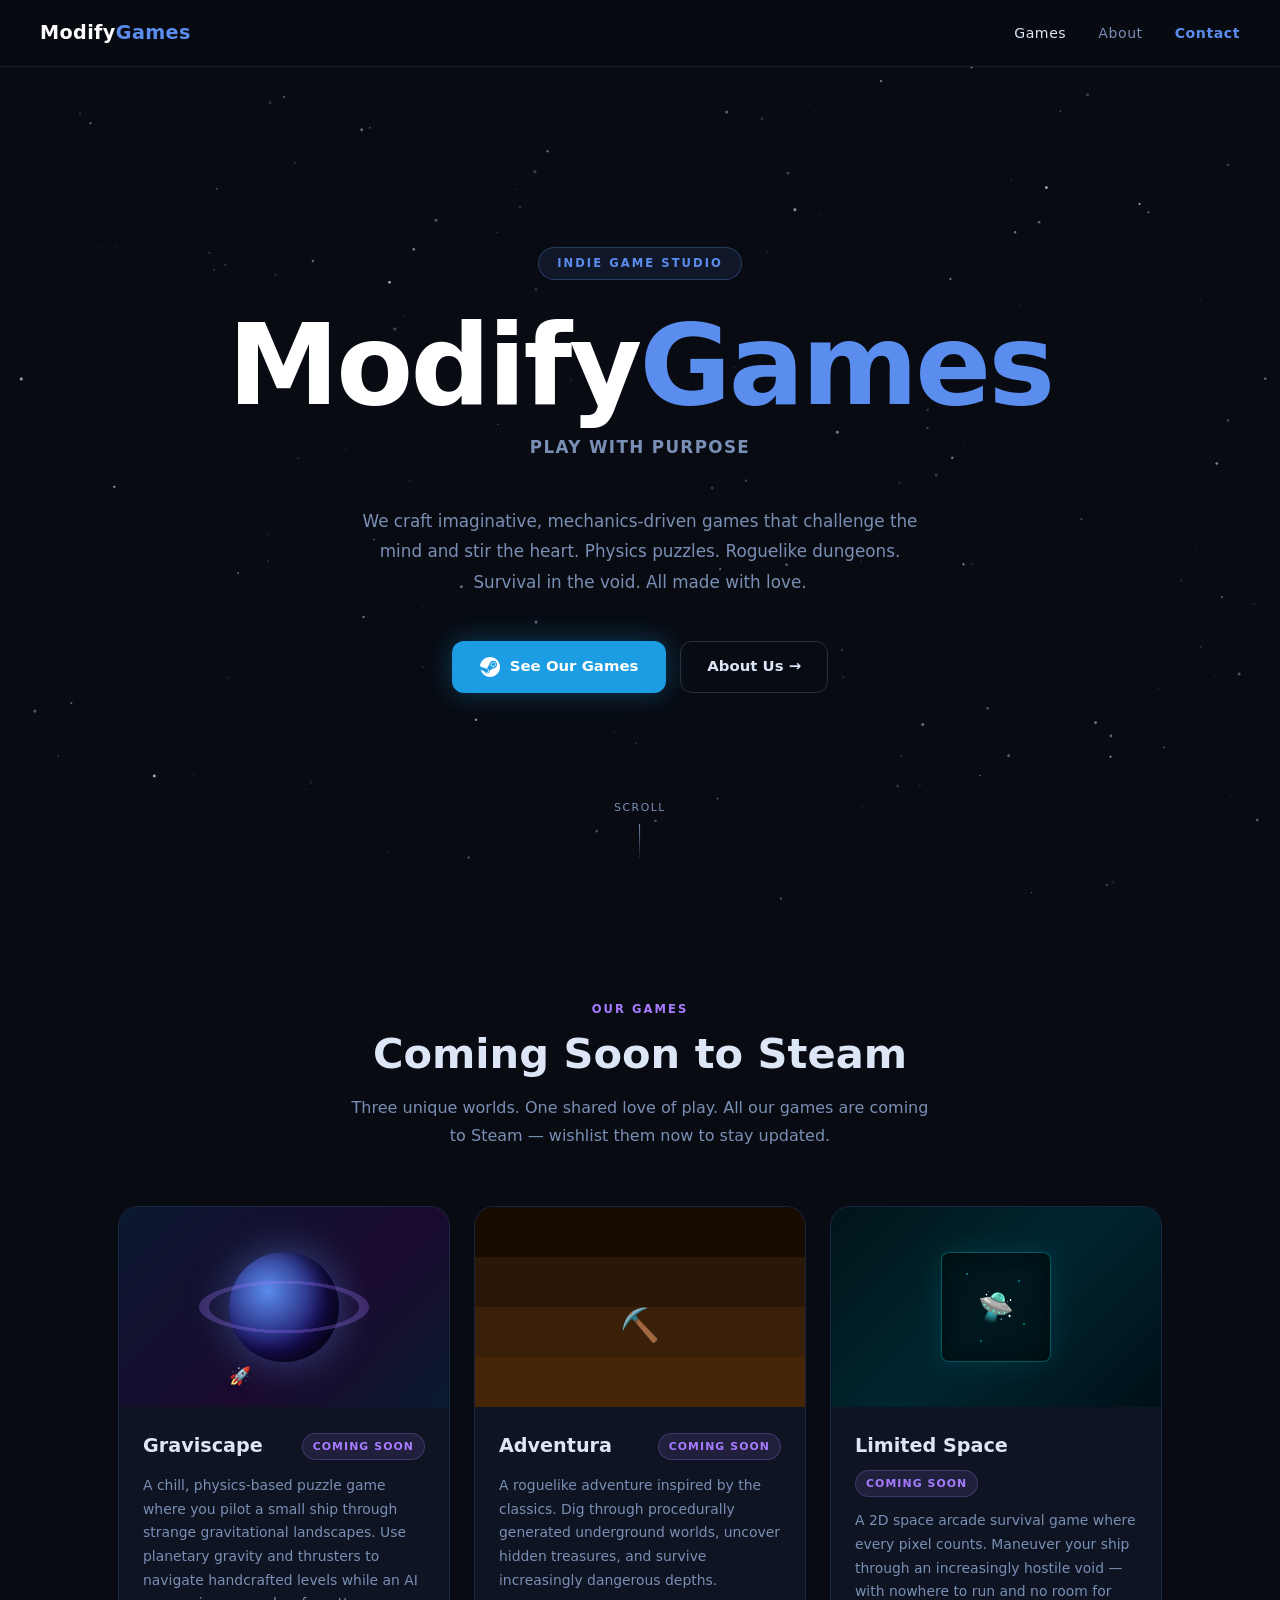
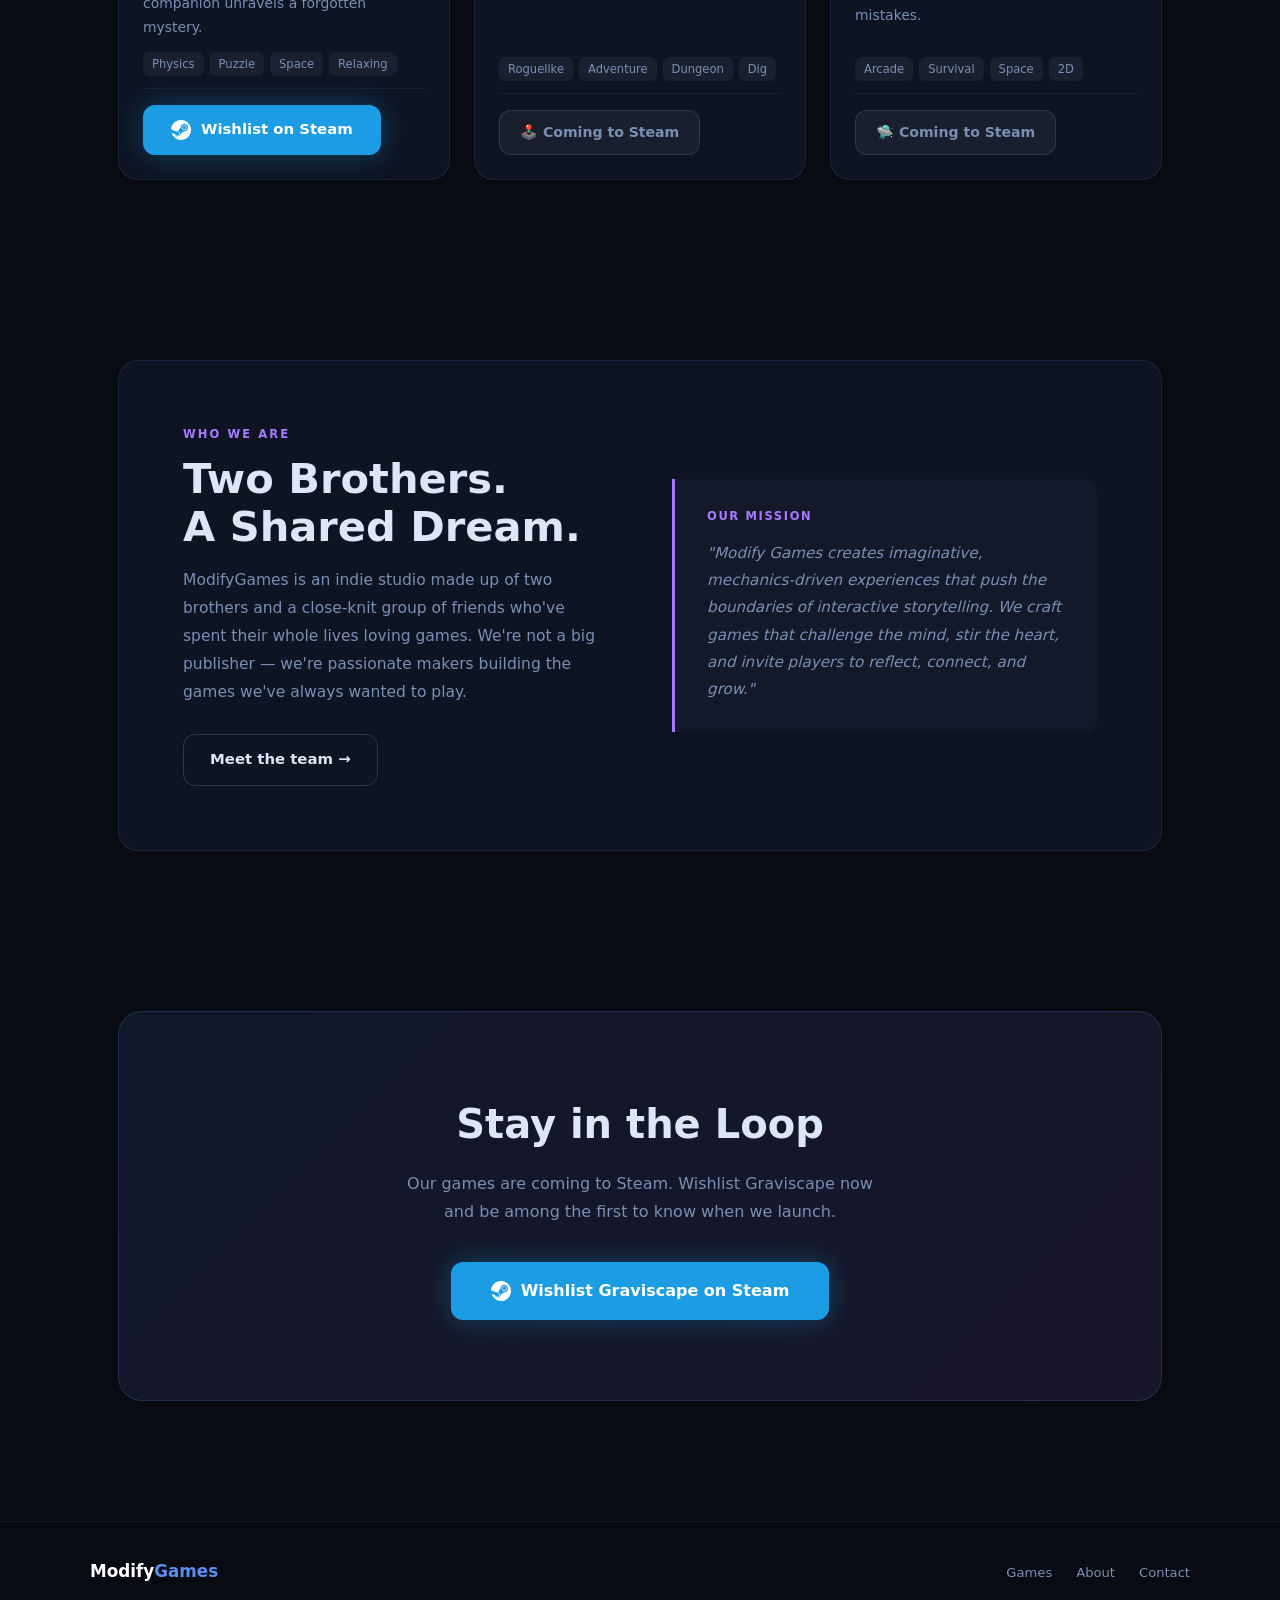
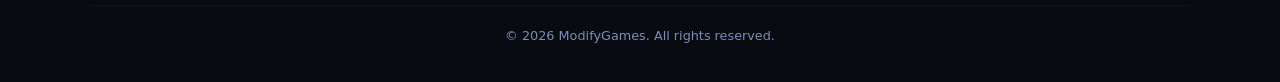
==== commit f3bb442f: "Added josh and removed gradient from title" ====
--- a/index.html
+++ b/index.html
@@ -53,7 +53,7 @@
   <span class="hero-eyebrow">Indie Game Studio</span>
 
   <!-- Main headline -->
-  <h1>ModifyGames</h1>
+  <h1><span>Modify</span><span class="hero-games">Games</span></h1>
 
   <!-- Slogan / tagline -->
   <p class="hero-tagline">Play with Purpose</p>
--- a/css/home.css
+++ b/css/home.css
@@ -39,11 +39,13 @@
   font-weight: 900;
   line-height: 1.02;
   letter-spacing: -0.025em;
-  background: linear-gradient(135deg, #ffffff 0%, var(--accent2) 45%, var(--accent) 100%);
-  -webkit-background-clip: text;
-  -webkit-text-fill-color: transparent;
-  background-clip: text;
+  color: #ffffff;
   margin-bottom: 10px;
+}
+
+/* "Games" portion of the hero headline — matches nav logo color */
+.hero h1 .hero-games {
+  color: var(--accent);
 }
 
 .hero-tagline {
